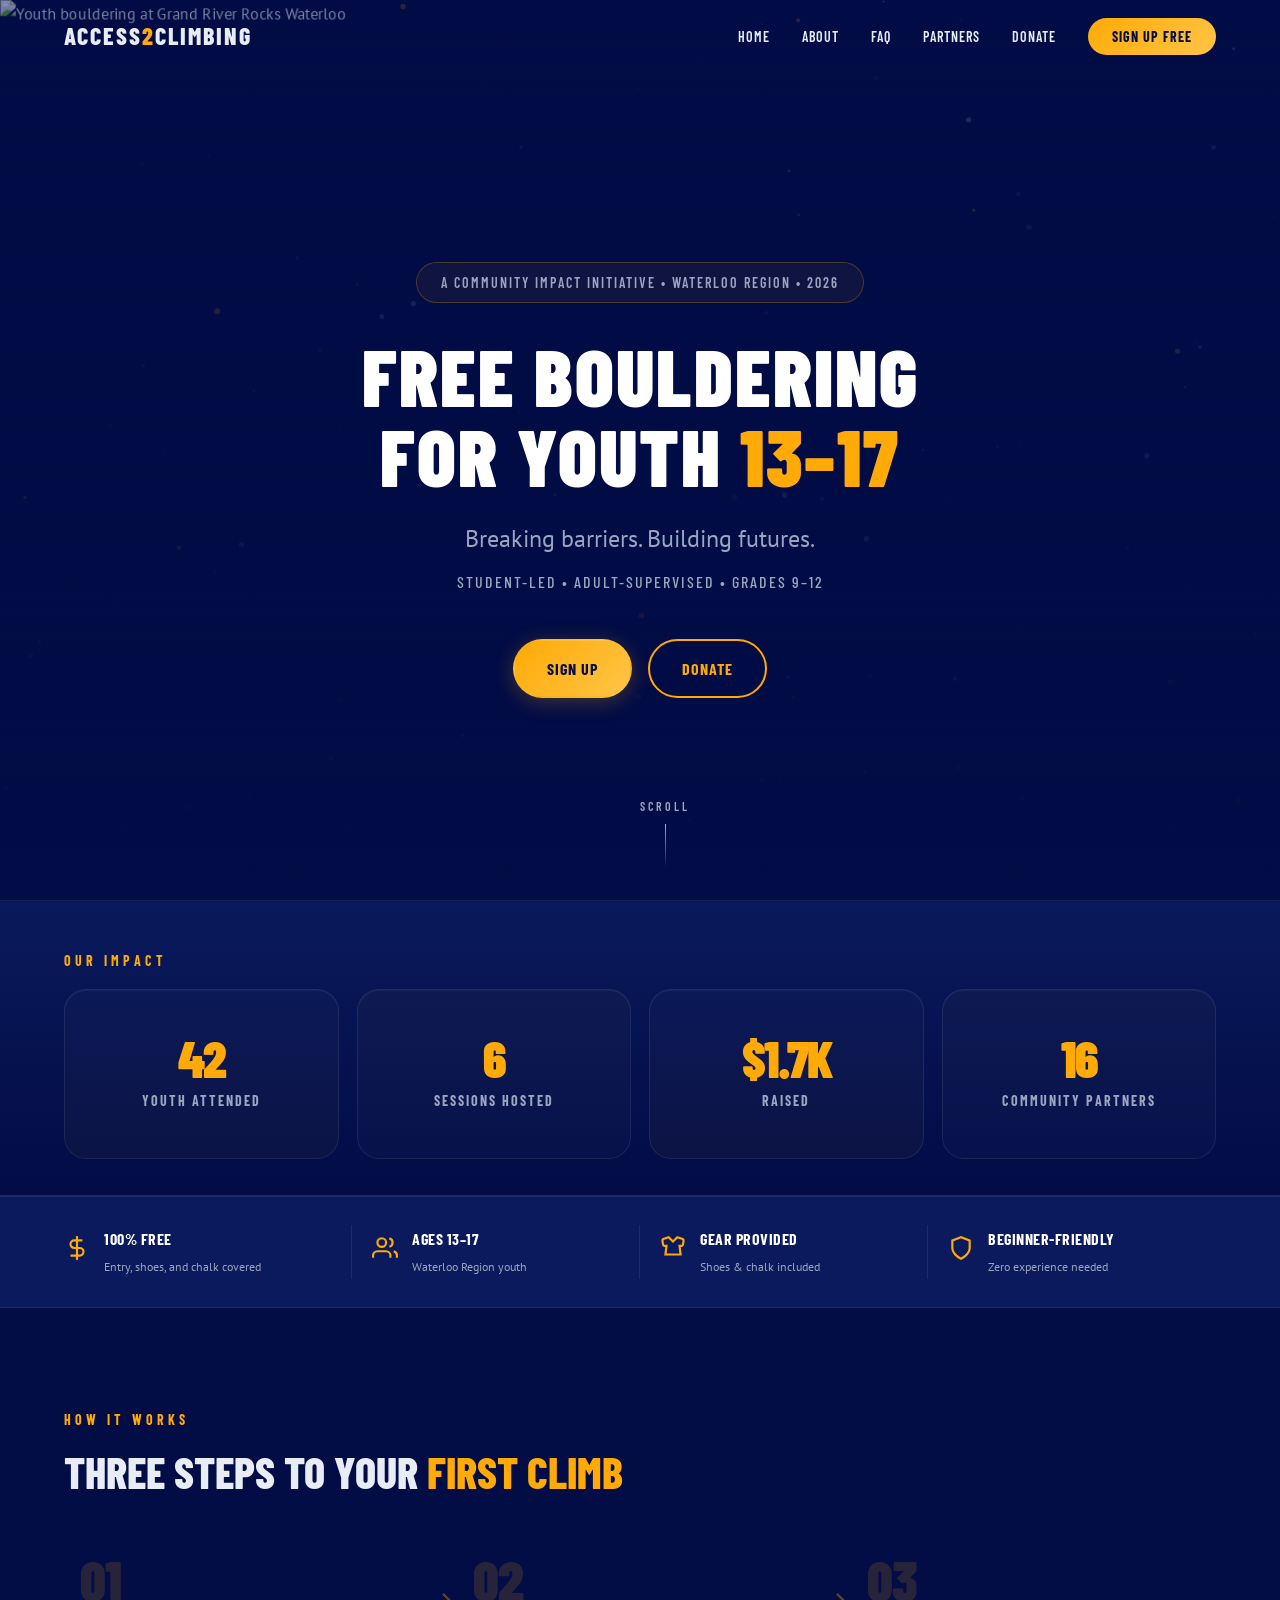
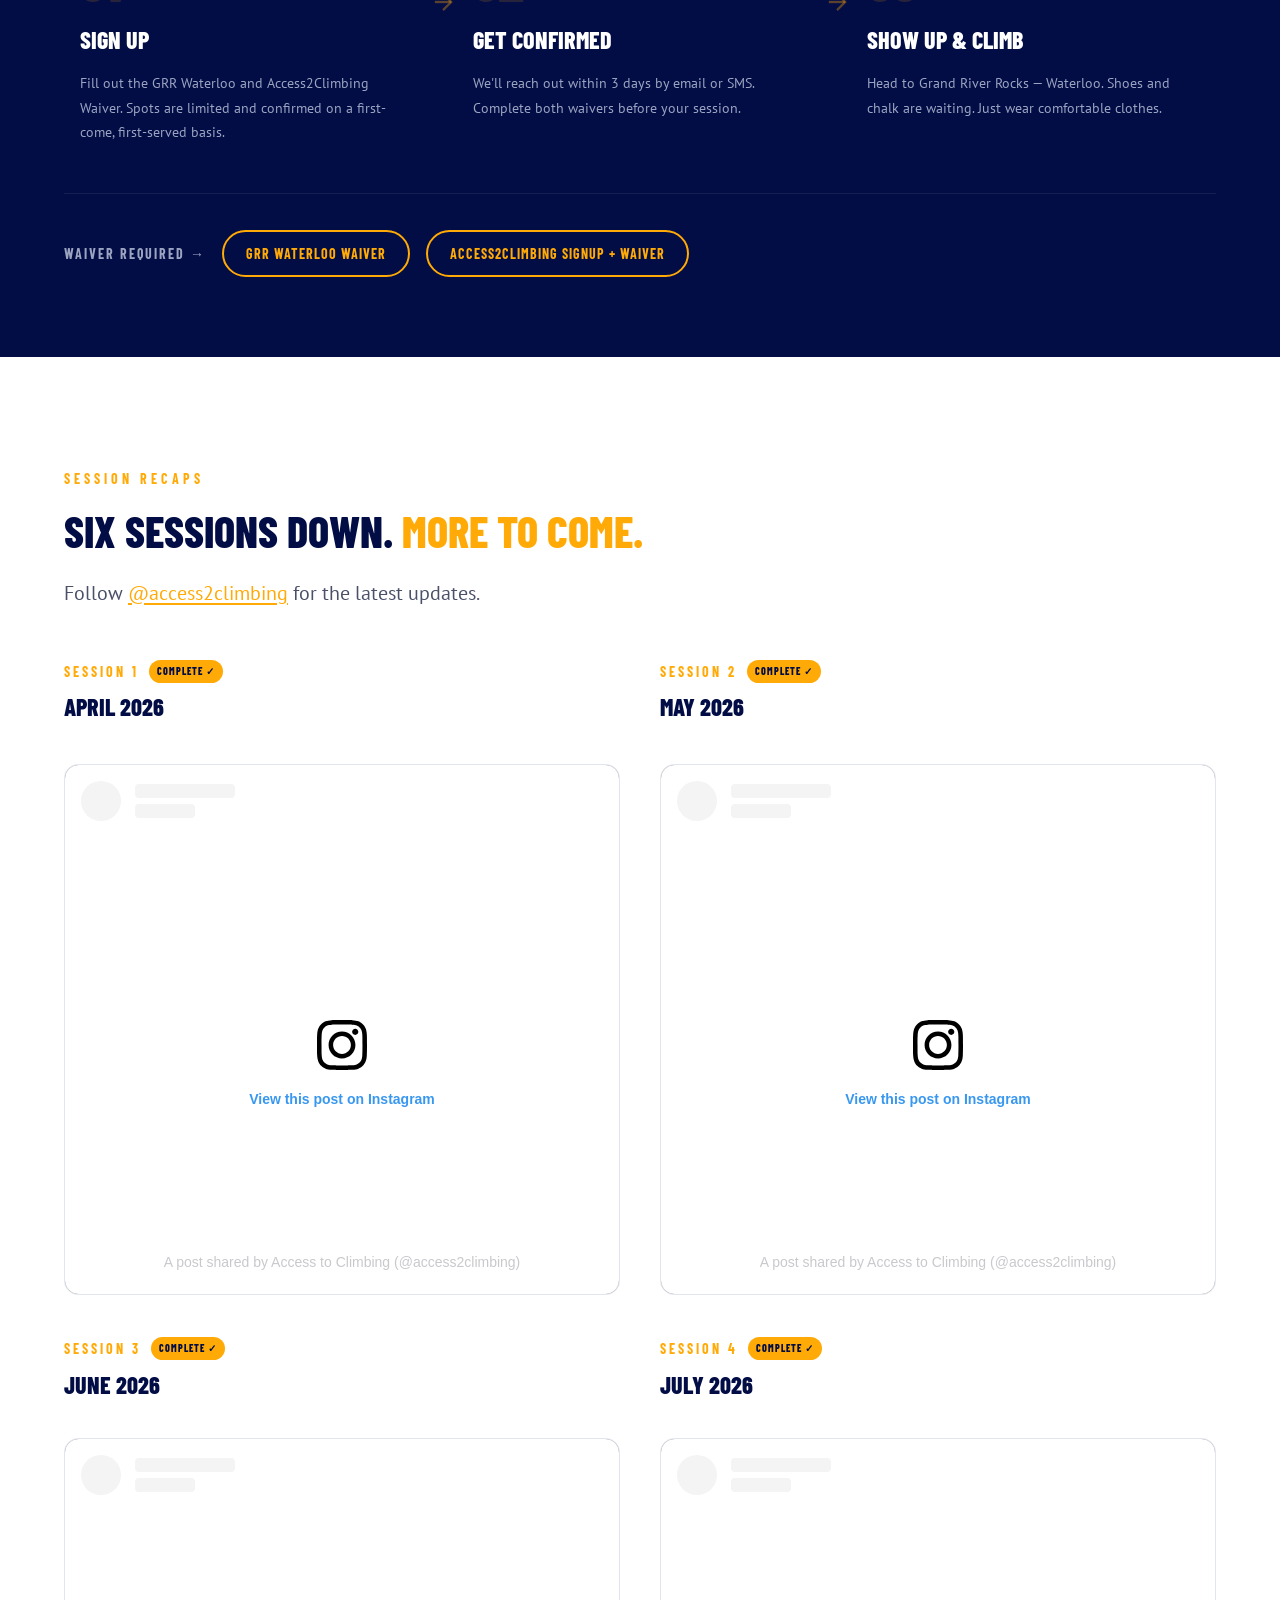
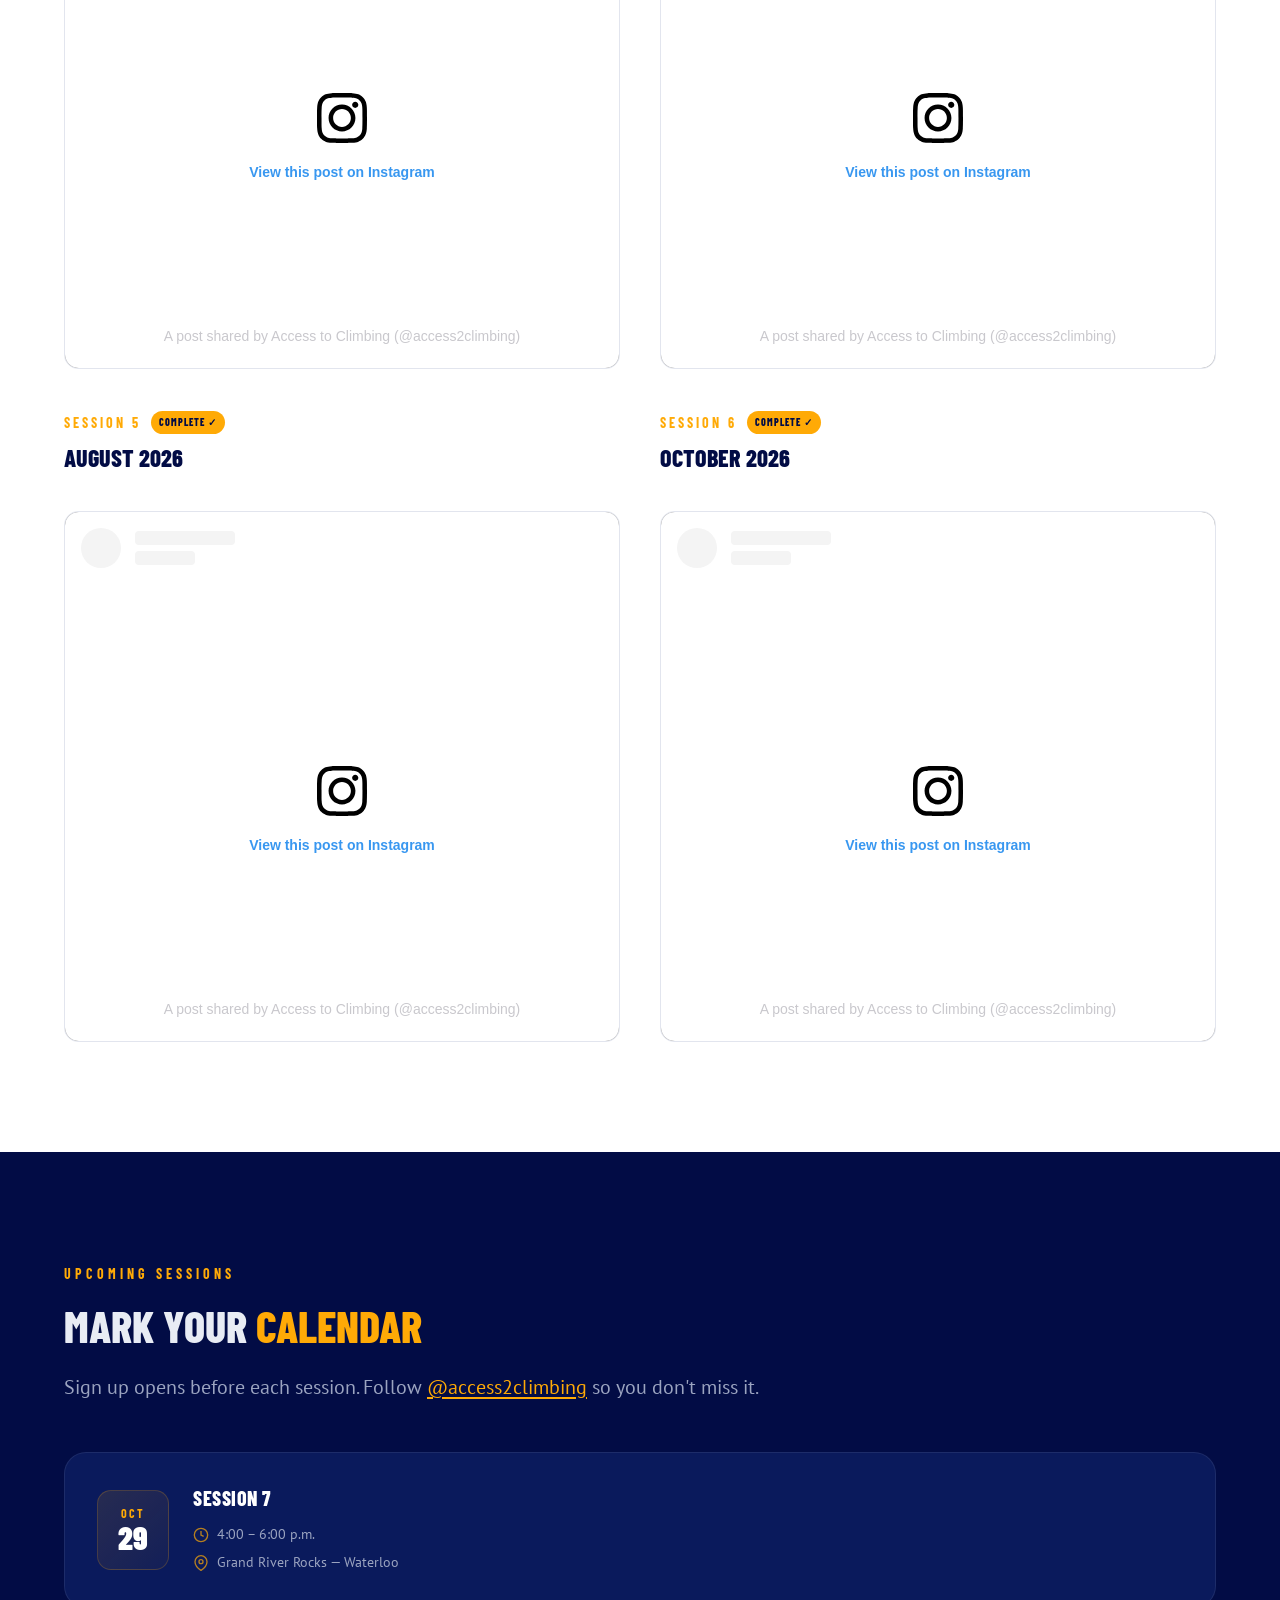
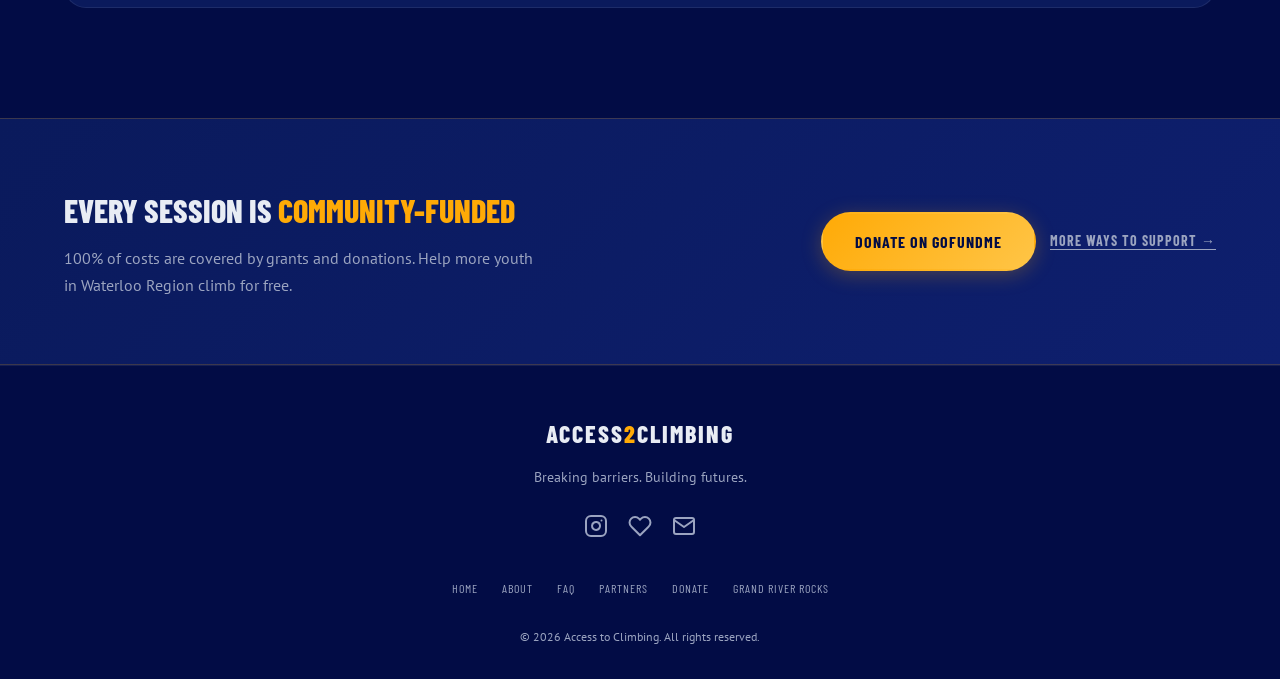
==== index.html @ 1cfe527d "session 6, next session info | improved website layout/content" ====
<!DOCTYPE html>
<html lang="en">
<head>
  <meta charset="UTF-8" />
  <meta name="viewport" content="width=device-width, initial-scale=1.0" />
  <title>Access to Climbing — Free Bouldering for Youth | Waterloo Region</title>
  <meta name="description" content="Free one-time bouldering sessions for youth aged 13-17 in Waterloo Region. Shoes and chalk included. No experience needed. Session 7 registration is open for October 29." />
  <link rel="preconnect" href="https://fonts.googleapis.com" />
  <link rel="preconnect" href="https://fonts.gstatic.com" crossorigin />
  <link href="https://fonts.googleapis.com/css2?family=Barlow+Condensed:wght@400;500;600;700;800;900&family=PT+Sans:ital,wght@0,400;0,700;1,400&display=swap" rel="stylesheet" />
  <link rel="stylesheet" href="css/style.css" />
</head>
<body>

  <div id="scroll-progress" class="scroll-progress"></div>
  <canvas id="particles" class="particles-canvas"></canvas>

  <!-- ===================== NAV ===================== -->
  <nav id="main-nav" class="nav">
    <div class="nav__inner">
      <a href="index.html" class="nav__logo">
        <span class="nav__logo-text">ACCESS<span class="accent">2</span>CLIMBING</span>
      </a>
      <button id="nav-toggle" class="nav__toggle" aria-label="Toggle menu" aria-controls="nav-links" aria-expanded="false">
        <span></span><span></span><span></span>
      </button>
      <ul id="nav-links" class="nav__links">
        <li><a href="index.html">Home</a></li>
        <li><a href="about.html">About</a></li>
        <li><a href="faq.html">FAQ</a></li>
        <li><a href="partners.html">Partners</a></li>
        <li><a href="donate.html">Donate</a></li>
        <li>
          <a href="#how-it-works" class="nav__cta">Sign Up Free</a>
        </li>
      </ul>
    </div>
  </nav>

  <!-- ===================== HERO ===================== -->
  <header id="hero" class="hero">
    <div class="hero__bg">
      <img src="images/hero.png" alt="Youth bouldering at Grand River Rocks Waterloo" />
      <div class="hero__overlay"></div>
    </div>
    <div class="hero__content">
      <p class="hero__badge animate-in">A Community Impact Initiative &bull; Waterloo Region &bull; 2026</p>
      <h1 class="hero__title animate-in">
        <span class="hero__title-line">Free Bouldering</span>
        <span class="hero__title-line">for Youth <span class="accent">13–17</span></span>
      </h1>
      <p class="hero__sub animate-in">Breaking barriers. Building futures.</p>
      <p class="hero__desc animate-in">
        Student-led &bull; Adult-supervised &bull; Grades 9&ndash;12
      </p>
      <div class="hero__actions animate-in">
        <a href="#how-it-works" class="btn btn--primary magnetic-btn">Sign Up</a>
        <a href="donate.html" class="btn btn--outline magnetic-btn">Donate</a>
      </div>
    </div>
    <div class="hero__scroll-hint animate-in">
      <span>Scroll</span>
      <div class="hero__scroll-line"></div>
    </div>
  </header>

  <!-- ===================== IMPACT ===================== -->

  <section class="impact">
    <div class="container">
      <div class="section__label reveal">Our Impact</div>
      <div class="impact__grid">
        <div class="impact__item reveal">
          <span class="impact__number">42</span>
          <span class="impact__label">Youth Attended</span>
        </div>
        <div class="impact__item reveal">
          <span class="impact__number">6</span>
          <span class="impact__label">Sessions Hosted</span>
        </div>
        <div class="impact__item reveal">
          <span class="impact__number">$1.7K</span>
          <span class="impact__label">Raised</span>
        </div>
        <div class="impact__item reveal">
          <span class="impact__number">16</span>
          <span class="impact__label">Community Partners</span>
        </div>
      </div>
    </div>
  </section>

  <!-- ===================== QUICK FACTS ===================== -->
  <div class="quickfacts">
    <div class="quickfacts__inner">
      <div class="quickfacts__item">
        <span class="quickfacts__icon">
          <svg width="26" height="26" viewBox="0 0 24 24" fill="none" stroke="currentColor" stroke-width="2"><line x1="12" y1="1" x2="12" y2="23"/><path d="M17 5H9.5a3.5 3.5 0 000 7h5a3.5 3.5 0 010 7H6"/></svg>
        </span>
        <div class="quickfacts__text">
          <strong>100% Free</strong>
          <span>Entry, shoes, and chalk covered</span>
        </div>
      </div>
      <div class="quickfacts__item">
        <span class="quickfacts__icon">
          <svg width="26" height="26" viewBox="0 0 24 24" fill="none" stroke="currentColor" stroke-width="2"><path d="M17 21v-2a4 4 0 00-4-4H5a4 4 0 00-4 4v2"/><circle cx="9" cy="7" r="4"/><path d="M23 21v-2a4 4 0 00-3-3.87"/><path d="M16 3.13a4 4 0 010 7.75"/></svg>
        </span>
        <div class="quickfacts__text">
          <strong>Ages 13–17</strong>
          <span>Waterloo Region youth</span>
        </div>
      </div>
      <div class="quickfacts__item">
        <span class="quickfacts__icon">
          <svg width="26" height="26" viewBox="0 0 24 24" fill="none" stroke="currentColor" stroke-width="2"><path d="M20.38 3.46L16 2l-4 4-4-4L3.62 3.46a2 2 0 00-1.34 2.23l.58 3.47a1 1 0 00.99.84H6l-1 8h14l-1-8h2.15a1 1 0 00.99-.84l.58-3.47a2 2 0 00-1.34-2.23z"/></svg>
        </span>
        <div class="quickfacts__text">
          <strong>Gear Provided</strong>
          <span>Shoes &amp; chalk included</span>
        </div>
      </div>
      <div class="quickfacts__item">
        <span class="quickfacts__icon">
          <svg width="26" height="26" viewBox="0 0 24 24" fill="none" stroke="currentColor" stroke-width="2"><path d="M12 22s8-4 8-10V5l-8-3-8 3v7c0 6 8 10 8 10z"/></svg>
        </span>
        <div class="quickfacts__text">
          <strong>Beginner-Friendly</strong>
          <span>Zero experience needed</span>
        </div>
      </div>
    </div>
  </div>

  <!-- ===================== HOW IT WORKS ===================== -->
  <section id="how-it-works" class="howit">
    <div class="container">
      <div class="section__label reveal">How It Works</div>
      <h2 class="section__title reveal">Three steps to your <span class="accent">first climb</span></h2>

      <div class="howit__steps">

        <div class="howit__step reveal">
          <div class="howit__step-num">01</div>
          <h3>Sign Up</h3>
          <p>Fill out the GRR Waterloo and Access2Climbing Waiver. Spots are limited and confirmed on a first-come, first-served basis.</p>
        </div>

        <div class="howit__arrow reveal">
          <svg width="28" height="28" viewBox="0 0 24 24" fill="none" stroke="currentColor" stroke-width="2"><line x1="5" y1="12" x2="19" y2="12"/><polyline points="12 5 19 12 12 19"/></svg>
        </div>

        <div class="howit__step reveal">
          <div class="howit__step-num">02</div>
          <h3>Get Confirmed</h3>
          <p>We'll reach out within 3 days by email or SMS. Complete both waivers before your session.</p>
        </div>

        <div class="howit__arrow reveal">
          <svg width="28" height="28" viewBox="0 0 24 24" fill="none" stroke="currentColor" stroke-width="2"><line x1="5" y1="12" x2="19" y2="12"/><polyline points="12 5 19 12 12 19"/></svg>
        </div>

        <div class="howit__step reveal">
          <div class="howit__step-num">03</div>
          <h3>Show Up &amp; Climb</h3>
          <p>Head to Grand River Rocks — Waterloo. Shoes and chalk are waiting. Just wear comfortable clothes.</p>
        </div>

      </div>

      <div class="howit__waiver reveal">
        <span class="howit__waiver-label">Waiver required</span>
        <a href="https://grandriverrocks.com/waterloo/waiver/" target="_blank" rel="noopener" class="btn btn--outline magnetic-btn" style="padding: 10px 22px; font-size: var(--fs-sm);">
          GRR Waterloo Waiver
        </a>
        <a href="https://tally.so/r/7R7vxa" target="_blank" rel="noopener" class="btn btn--outline magnetic-btn" style="padding: 10px 22px; font-size: var(--fs-sm);">
          Access2Climbing Signup + Waiver
        </a>
      </div>
    </div>
  </section>

  <!-- ===================== SESSION RECAPS ===================== -->
  <section id="recaps" class="section recaps recaps--light">
    <div class="container">
      <div class="section__label reveal">Session Recaps</div>
      <h2 class="section__title reveal">Six sessions down. <span class="accent">More to come.</span></h2>
      <p class="section__subtitle reveal">
        Follow <a href="https://www.instagram.com/access2climbing/" target="_blank" rel="noopener" class="link">@access2climbing</a> for the latest updates.
      </p>

      <div class="recaps__grid">

        <div class="recaps__card reveal">
          <div>
            <div class="recaps__card-label">
              Session 1
              <span class="badge">Complete ✓</span>
            </div>
            <h3>April 2026</h3>
            <p></p>
          </div>
          <div class="recaps__embed-wrapper">
            <blockquote class="instagram-media" data-instgrm-captioned
              data-instgrm-permalink="https://www.instagram.com/p/DX9lmSalvz3/?utm_source=ig_embed&utm_campaign=loading"
              data-instgrm-version="14"
              style="background:#FFF;border:0;border-radius:14px;box-shadow:0 0 1px 0 rgba(0,0,0,0.5),0 1px 10px 0 rgba(0,0,0,0.15);margin:0;max-width:100%;min-width:unset;padding:0;width:100%;">
              <div style="padding:16px;">
                <a href="https://www.instagram.com/p/DX9lmSalvz3/?utm_source=ig_embed&utm_campaign=loading" style="background:#FFFFFF;line-height:0;padding:0;text-align:center;text-decoration:none;width:100%;" target="_blank">
                  <div style="display:flex;flex-direction:row;align-items:center;">
                    <div style="background-color:#F4F4F4;border-radius:50%;flex-grow:0;height:40px;margin-right:14px;width:40px;"></div>
                    <div style="display:flex;flex-direction:column;flex-grow:1;justify-content:center;">
                      <div style="background-color:#F4F4F4;border-radius:4px;flex-grow:0;height:14px;margin-bottom:6px;width:100px;"></div>
                      <div style="background-color:#F4F4F4;border-radius:4px;flex-grow:0;height:14px;width:60px;"></div>
                    </div>
                  </div>
                  <div style="padding:19% 0;"></div>
                  <div style="display:block;height:50px;margin:0 auto 12px;width:50px;">
                    <svg width="50px" height="50px" viewBox="0 0 60 60" xmlns="http://www.w3.org/2000/svg"><g fill="none" fill-rule="evenodd"><g transform="translate(-511 -20)" fill="#000"><path d="M556.869 30.41c-2.055 0-3.721 1.666-3.721 3.721s1.666 3.721 3.721 3.721 3.721-1.666 3.721-3.721-1.666-3.721-3.721-3.721M541 60.657c-5.886 0-10.658-4.77-10.658-10.657S535.114 39.342 541 39.342c5.887 0 10.658 4.772 10.658 10.658S546.887 60.657 541 60.657M541 33.886c-8.9 0-16.114 7.214-16.114 16.114s7.214 16.113 16.114 16.113S557.115 58.9 557.115 50c0-8.9-7.215-16.114-16.115-16.114M565.378 62.101c-.134 2.921-.622 4.505-1.032 5.562-.544 1.397-1.193 2.394-2.241 3.443-1.048 1.049-2.046 1.698-3.444 2.241-1.055.41-2.641.898-5.56 1.032-3.158.144-4.105.175-12.101.175-7.997 0-8.943-.031-12.101-.175-2.92-.134-4.505-.622-5.56-1.032-1.398-.543-2.395-1.192-3.444-2.241-1.048-1.049-1.697-2.046-2.241-3.443-.41-1.057-.898-2.641-1.032-5.562-.144-3.158-.175-4.105-.175-12.101 0-7.997.031-8.944.175-12.101.134-2.921.622-4.506 1.032-5.561.544-1.398 1.193-2.396 2.241-3.444 1.049-1.048 2.046-1.697 3.444-2.241 1.055-.41 2.64-.898 5.56-1.032C532.057 25.479 533.004 25.448 541 25.448c7.997 0 8.943.031 12.102.175 2.919.134 4.505.622 5.56 1.032 1.398.544 2.396 1.193 3.444 2.241 1.048 1.048 1.697 2.046 2.241 3.444.41 1.055.898 2.64 1.032 5.561.144 3.157.175 4.104.175 12.101s-.031 8.943-.175 12.101M570.82 37.631c-.146-3.193-.653-5.373-1.395-7.282-.766-1.972-1.792-3.647-3.46-5.314-1.668-1.667-3.342-2.693-5.313-3.46-1.909-.74-4.09-1.248-7.283-1.394C550.169 20.033 549.148 20 541 20c-8.147 0-9.169.033-12.369.18-3.193.146-5.374.654-7.282 1.395-1.973.767-3.647 1.793-5.315 3.46-1.667 1.667-2.693 3.342-3.46 5.314-.74 1.909-1.248 4.09-1.393 7.282C511.035 40.831 511 41.851 511 50c0 8.147.035 9.17.181 12.369.145 3.193.653 5.374 1.394 7.282.767 1.974 1.793 3.648 3.46 5.315 1.668 1.669 3.342 2.695 5.315 3.462 1.908.74 4.089 1.248 7.282 1.394C531.831 79.965 532.853 80 541 80s9.169-.035 12.369-.18c3.193-.146 5.374-.654 7.282-1.394 1.974-.767 3.648-1.793 5.315-3.462 1.667-1.667 2.693-3.341 3.46-5.315.741-1.908 1.249-4.089 1.395-7.282C570.966 59.17 571 58.147 571 50c0-8.149-.034-9.169-.18-12.369"/></g></g></svg>
                  </div>
                  <div style="padding-top:8px;"><div style="color:#3897f0;font-family:Arial,sans-serif;font-size:14px;font-weight:550;line-height:18px;">View this post on Instagram</div></div>
                  <div style="padding:12.5% 0;"></div>
                </a>
                <p style="color:#c9c8cd;font-family:Arial,sans-serif;font-size:14px;line-height:17px;margin:8px 0 0;overflow:hidden;padding:8px 0 7px;text-align:center;white-space:nowrap;">
                  <a href="https://www.instagram.com/p/DX9lmSalvz3/?utm_source=ig_embed&utm_campaign=loading" style="color:#c9c8cd;font-family:Arial,sans-serif;font-size:14px;font-weight:normal;line-height:17px;text-decoration:none;" target="_blank">A post shared by Access to Climbing (@access2climbing)</a>
                </p>
              </div>
            </blockquote>
          </div>
        </div>

        <div class="recaps__card reveal">
          <div>
            <div class="recaps__card-label">
              Session 2
              <span class="badge">Complete ✓</span>
            </div>
            <h3>May 2026</h3>
            <p></p>
          </div>
          <div class="recaps__embed-wrapper">
            <blockquote class="instagram-media" data-instgrm-captioned
              data-instgrm-permalink="https://www.instagram.com/p/DZBDxCvCTy6/?utm_source=ig_embed&utm_campaign=loading"
              data-instgrm-version="14"
              style="background:#FFF;border:0;border-radius:14px;box-shadow:0 0 1px 0 rgba(0,0,0,0.5),0 1px 10px 0 rgba(0,0,0,0.15);margin:0;max-width:100%;min-width:unset;padding:0;width:100%;">
              <div style="padding:16px;">
                <a href="https://www.instagram.com/p/DZBDxCvCTy6/?utm_source=ig_embed&utm_campaign=loading" style="background:#FFFFFF;line-height:0;padding:0;text-align:center;text-decoration:none;width:100%;" target="_blank">
                  <div style="display:flex;flex-direction:row;align-items:center;">
                    <div style="background-color:#F4F4F4;border-radius:50%;flex-grow:0;height:40px;margin-right:14px;width:40px;"></div>
                    <div style="display:flex;flex-direction:column;flex-grow:1;justify-content:center;">
                      <div style="background-color:#F4F4F4;border-radius:4px;flex-grow:0;height:14px;margin-bottom:6px;width:100px;"></div>
                      <div style="background-color:#F4F4F4;border-radius:4px;flex-grow:0;height:14px;width:60px;"></div>
                    </div>
                  </div>
                  <div style="padding:19% 0;"></div>
                  <div style="display:block;height:50px;margin:0 auto 12px;width:50px;">
                    <svg width="50px" height="50px" viewBox="0 0 60 60" xmlns="http://www.w3.org/2000/svg"><g fill="none" fill-rule="evenodd"><g transform="translate(-511 -20)" fill="#000"><path d="M556.869 30.41c-2.055 0-3.721 1.666-3.721 3.721s1.666 3.721 3.721 3.721 3.721-1.666 3.721-3.721-1.666-3.721-3.721-3.721M541 60.657c-5.886 0-10.658-4.77-10.658-10.657S535.114 39.342 541 39.342c5.887 0 10.658 4.772 10.658 10.658S546.887 60.657 541 60.657M541 33.886c-8.9 0-16.114 7.214-16.114 16.114s7.214 16.113 16.114 16.113S557.115 58.9 557.115 50c0-8.9-7.215-16.114-16.115-16.114M565.378 62.101c-.134 2.921-.622 4.505-1.032 5.562-.544 1.397-1.193 2.394-2.241 3.443-1.048 1.049-2.046 1.698-3.444 2.241-1.055.41-2.641.898-5.56 1.032-3.158.144-4.105.175-12.101.175-7.997 0-8.943-.031-12.101-.175-2.92-.134-4.505-.622-5.56-1.032-1.398-.543-2.395-1.192-3.444-2.241-1.048-1.049-1.697-2.046-2.241-3.443-.41-1.057-.898-2.641-1.032-5.562-.144-3.158-.175-4.105-.175-12.101 0-7.997.031-8.944.175-12.101.134-2.921.622-4.506 1.032-5.561.544-1.398 1.193-2.396 2.241-3.444 1.049-1.048 2.046-1.697 3.444-2.241 1.055-.41 2.64-.898 5.56-1.032C532.057 25.479 533.004 25.448 541 25.448c7.997 0 8.943.031 12.102.175 2.919.134 4.505.622 5.56 1.032 1.398.544 2.396 1.193 3.444 2.241 1.048 1.048 1.697 2.046 2.241 3.444.41 1.055.898 2.64 1.032 5.561.144 3.157.175 4.104.175 12.101s-.031 8.943-.175 12.101M570.82 37.631c-.146-3.193-.653-5.373-1.395-7.282-.766-1.972-1.792-3.647-3.46-5.314-1.668-1.667-3.342-2.693-5.313-3.46-1.909-.74-4.09-1.248-7.283-1.394C550.169 20.033 549.148 20 541 20c-8.147 0-9.169.033-12.369.18-3.193.146-5.374.654-7.282 1.395-1.973.767-3.647 1.793-5.315 3.46-1.667 1.667-2.693 3.342-3.46 5.314-.74 1.909-1.248 4.09-1.393 7.282C511.035 40.831 511 41.851 511 50c0 8.147.035 9.17.181 12.369.145 3.193.653 5.374 1.394 7.282.767 1.974 1.793 3.648 3.46 5.315 1.668 1.669 3.342 2.695 5.315 3.462 1.908.74 4.089 1.248 7.282 1.394C531.831 79.965 532.853 80 541 80s9.169-.035 12.369-.18c3.193-.146 5.374-.654 7.282-1.394 1.974-.767 3.648-1.793 5.315-3.462 1.667-1.667 2.693-3.341 3.46-5.315.741-1.908 1.249-4.089 1.395-7.282C570.966 59.17 571 58.147 571 50c0-8.149-.034-9.169-.18-12.369"/></g></g></svg>
                  </div>
                  <div style="padding-top:8px;"><div style="color:#3897f0;font-family:Arial,sans-serif;font-size:14px;font-weight:550;line-height:18px;">View this post on Instagram</div></div>
                  <div style="padding:12.5% 0;"></div>
                </a>
                <p style="color:#c9c8cd;font-family:Arial,sans-serif;font-size:14px;line-height:17px;margin:8px 0 0;overflow:hidden;padding:8px 0 7px;text-align:center;white-space:nowrap;">
                  <a href="https://www.instagram.com/p/DZBDxCvCTy6/?utm_source=ig_embed&utm_campaign=loading" style="color:#c9c8cd;font-family:Arial,sans-serif;font-size:14px;font-weight:normal;line-height:17px;text-decoration:none;" target="_blank">A post shared by Access to Climbing (@access2climbing)</a>
                </p>
              </div>
            </blockquote>
          </div>
        </div>


        <div class="recaps__card reveal">
          <div>
            <div class="recaps__card-label">
              Session 3
              <span class="badge">Complete ✓</span>
            </div>
            <h3>June 2026</h3>
          </div>
          <div class="recaps__embed-wrapper">
            <blockquote class="instagram-media" data-instgrm-captioned
              data-instgrm-permalink="https://www.instagram.com/p/Dad2ePhpxju/?utm_source=ig_embed&utm_campaign=loading"
              data-instgrm-version="14"
              style="background:#FFF;border:0;border-radius:14px;box-shadow:0 0 1px 0 rgba(0,0,0,0.5),0 1px 10px 0 rgba(0,0,0,0.15);margin:0;max-width:100%;min-width:unset;padding:0;width:100%;">
              <div style="padding:16px;">
                <a href="https://www.instagram.com/p/Dad2ePhpxju/?utm_source=ig_embed&utm_campaign=loading" style="background:#FFFFFF;line-height:0;padding:0;text-align:center;text-decoration:none;width:100%;" target="_blank">
                  <div style="display:flex;flex-direction:row;align-items:center;">
                    <div style="background-color:#F4F4F4;border-radius:50%;flex-grow:0;height:40px;margin-right:14px;width:40px;"></div>
                    <div style="display:flex;flex-direction:column;flex-grow:1;justify-content:center;">
                      <div style="background-color:#F4F4F4;border-radius:4px;flex-grow:0;height:14px;margin-bottom:6px;width:100px;"></div>
                      <div style="background-color:#F4F4F4;border-radius:4px;flex-grow:0;height:14px;width:60px;"></div>
                    </div>
                  </div>
                  <div style="padding:19% 0;"></div>
                  <div style="display:block;height:50px;margin:0 auto 12px;width:50px;">
                    <svg width="50px" height="50px" viewBox="0 0 60 60" xmlns="http://www.w3.org/2000/svg"><g fill="none" fill-rule="evenodd"><g transform="translate(-511 -20)" fill="#000"><path d="M556.869 30.41c-2.055 0-3.721 1.666-3.721 3.721s1.666 3.721 3.721 3.721 3.721-1.666 3.721-3.721-1.666-3.721-3.721-3.721M541 60.657c-5.886 0-10.658-4.77-10.658-10.657S535.114 39.342 541 39.342c5.887 0 10.658 4.772 10.658 10.658S546.887 60.657 541 60.657M541 33.886c-8.9 0-16.114 7.214-16.114 16.114s7.214 16.113 16.114 16.113S557.115 58.9 557.115 50c0-8.9-7.215-16.114-16.115-16.114M565.378 62.101c-.134 2.921-.622 4.505-1.032 5.562-.544 1.397-1.193 2.394-2.241 3.443-1.048 1.049-2.046 1.698-3.444 2.241-1.055.41-2.641.898-5.56 1.032-3.158.144-4.105.175-12.101.175-7.997 0-8.943-.031-12.101-.175-2.92-.134-4.505-.622-5.56-1.032-1.398-.543-2.395-1.192-3.444-2.241-1.048-1.049-1.697-2.046-2.241-3.443-.41-1.057-.898-2.641-1.032-5.562-.144-3.158-.175-4.105-.175-12.101 0-7.997.031-8.944.175-12.101.134-2.921.622-4.506 1.032-5.561.544-1.398 1.193-2.396 2.241-3.444 1.049-1.048 2.046-1.697 3.444-2.241 1.055-.41 2.64-.898 5.56-1.032C532.057 25.479 533.004 25.448 541 25.448c7.997 0 8.943.031 12.102.175 2.919.134 4.505.622 5.56 1.032 1.398.544 2.396 1.193 3.444 2.241 1.048 1.048 1.697 2.046 2.241 3.444.41 1.055.898 2.64 1.032 5.561.144 3.157.175 4.104.175 12.101s-.031 8.943-.175 12.101M570.82 37.631c-.146-3.193-.653-5.373-1.395-7.282-.766-1.972-1.792-3.647-3.46-5.314-1.668-1.667-3.342-2.693-5.313-3.46-1.909-.74-4.09-1.248-7.283-1.394C550.169 20.033 549.148 20 541 20c-8.147 0-9.169.033-12.369.18-3.193.146-5.374.654-7.282 1.395-1.973.767-3.647 1.793-5.315 3.46-1.667 1.667-2.693 3.342-3.46 5.314-.74 1.909-1.248 4.09-1.393 7.282C511.035 40.831 511 41.851 511 50c0 8.147.035 9.17.181 12.369.145 3.193.653 5.374 1.394 7.282.767 1.974 1.793 3.648 3.46 5.315 1.668 1.669 3.342 2.695 5.315 3.462 1.908.74 4.089 1.248 7.282 1.394C531.831 79.965 532.853 80 541 80s9.169-.035 12.369-.18c3.193-.146 5.374-.654 7.282-1.394 1.974-.767 3.648-1.793 5.315-3.462 1.667-1.667 2.693-3.341 3.46-5.315.741-1.908 1.249-4.089 1.395-7.282C570.966 59.17 571 58.147 571 50c0-8.149-.034-9.169-.18-12.369"/></g></g></svg>
                  </div>
                  <div style="padding-top:8px;"><div style="color:#3897f0;font-family:Arial,sans-serif;font-size:14px;font-weight:550;line-height:18px;">View this post on Instagram</div></div>
                  <div style="padding:12.5% 0;"></div>
                </a>
                <p style="color:#c9c8cd;font-family:Arial,sans-serif;font-size:14px;line-height:17px;margin:8px 0 0;overflow:hidden;padding:8px 0 7px;text-align:center;white-space:nowrap;">
                  <a href="https://www.instagram.com/p/Dad2ePhpxju/?utm_source=ig_embed&utm_campaign=loading" style="color:#c9c8cd;font-family:Arial,sans-serif;font-size:14px;font-weight:normal;line-height:17px;text-decoration:none;" target="_blank">A post shared by Access to Climbing (@access2climbing)</a>
                </p>
              </div>
            </blockquote>
          </div>
        </div>

        <div class="recaps__card reveal">
          <div>
            <div class="recaps__card-label">
              Session 4
              <span class="badge">Complete ✓</span>
            </div>
            <h3>July 2026</h3>
          </div>
          <div class="recaps__embed-wrapper">
            <blockquote class="instagram-media" data-instgrm-captioned
              data-instgrm-permalink="https://www.instagram.com/p/DcN7HD3Fi2b/?utm_source=ig_embed&amp;utm_campaign=loading"
              data-instgrm-version="14"
              style="background:#FFF;border:0;border-radius:14px;box-shadow:0 0 1px 0 rgba(0,0,0,0.5),0 1px 10px 0 rgba(0,0,0,0.15);margin:0;max-width:100%;min-width:unset;padding:0;width:100%;">
              <div style="padding:16px;">
                <a href="https://www.instagram.com/p/DcN7HD3Fi2b/?utm_source=ig_embed&amp;utm_campaign=loading" style="background:#FFFFFF;line-height:0;padding:0;text-align:center;text-decoration:none;width:100%;" target="_blank" rel="noopener">
                  <div style="display:flex;flex-direction:row;align-items:center;">
                    <div style="background-color:#F4F4F4;border-radius:50%;flex-grow:0;height:40px;margin-right:14px;width:40px;"></div>
                    <div style="display:flex;flex-direction:column;flex-grow:1;justify-content:center;">
                      <div style="background-color:#F4F4F4;border-radius:4px;flex-grow:0;height:14px;margin-bottom:6px;width:100px;"></div>
                      <div style="background-color:#F4F4F4;border-radius:4px;flex-grow:0;height:14px;width:60px;"></div>
                    </div>
                  </div>
                  <div style="padding:19% 0;"></div>
                  <div style="display:block;height:50px;margin:0 auto 12px;width:50px;">
                    <svg width="50px" height="50px" viewBox="0 0 60 60" xmlns="http://www.w3.org/2000/svg"><g fill="none" fill-rule="evenodd"><g transform="translate(-511 -20)" fill="#000"><path d="M556.869 30.41c-2.055 0-3.721 1.666-3.721 3.721s1.666 3.721 3.721 3.721 3.721-1.666 3.721-3.721-1.666-3.721-3.721-3.721M541 60.657c-5.886 0-10.658-4.77-10.658-10.657S535.114 39.342 541 39.342c5.887 0 10.658 4.772 10.658 10.658S546.887 60.657 541 60.657M541 33.886c-8.9 0-16.114 7.214-16.114 16.114s7.214 16.113 16.114 16.113S557.115 58.9 557.115 50c0-8.9-7.215-16.114-16.115-16.114M565.378 62.101c-.134 2.921-.622 4.505-1.032 5.562-.544 1.397-1.193 2.394-2.241 3.443-1.048 1.049-2.046 1.698-3.444 2.241-1.055.41-2.641.898-5.56 1.032-3.158.144-4.105.175-12.101.175-7.997 0-8.943-.031-12.101-.175-2.92-.134-4.505-.622-5.56-1.032-1.398-.543-2.395-1.192-3.444-2.241-1.048-1.049-1.697-2.046-2.241-3.443-.41-1.057-.898-2.641-1.032-5.562-.144-3.158-.175-4.105-.175-12.101 0-7.997.031-8.944.175-12.101.134-2.921.622-4.506 1.032-5.561.544-1.398 1.193-2.396 2.241-3.444 1.049-1.048 2.046-1.697 3.444-2.241 1.055-.41 2.64-.898 5.56-1.032C532.057 25.479 533.004 25.448 541 25.448c7.997 0 8.943.031 12.102.175 2.919.134 4.505.622 5.56 1.032 1.398.544 2.396 1.193 3.444 2.241 1.048 1.048 1.697 2.046 2.241 3.444.41 1.055.898 2.64 1.032 5.561.144 3.157.175 4.104.175 12.101s-.031 8.943-.175 12.101M570.82 37.631c-.146-3.193-.653-5.373-1.395-7.282-.766-1.972-1.792-3.647-3.46-5.314-1.668-1.667-3.342-2.693-5.313-3.46-1.909-.74-4.09-1.248-7.283-1.394C550.169 20.033 549.148 20 541 20c-8.147 0-9.169.033-12.369.18-3.193.146-5.374.654-7.282 1.395-1.973.767-3.647 1.793-5.315 3.46-1.667 1.667-2.693 3.342-3.46 5.314-.74 1.909-1.248 4.09-1.393 7.282C511.035 40.831 511 41.851 511 50c0 8.147.035 9.17.181 12.369.145 3.193.653 5.374 1.394 7.282.767 1.974 1.793 3.648 3.46 5.315 1.668 1.669 3.342 2.695 5.315 3.462 1.908.74 4.089 1.248 7.282 1.394C531.831 79.965 532.853 80 541 80s9.169-.035 12.369-.18c3.193-.146 5.374-.654 7.282-1.394 1.974-.767 3.648-1.793 5.315-3.462 1.667-1.667 2.693-3.341 3.46-5.315.741-1.908 1.249-4.089 1.395-7.282C570.966 59.17 571 58.147 571 50c0-8.149-.034-9.169-.18-12.369"/></g></g></svg>
                  </div>
                  <div style="padding-top:8px;"><div style="color:#3897f0;font-family:Arial,sans-serif;font-size:14px;font-weight:550;line-height:18px;">View this post on Instagram</div></div>
                  <div style="padding:12.5% 0;"></div>
                </a>
                <p style="color:#c9c8cd;font-family:Arial,sans-serif;font-size:14px;line-height:17px;margin:8px 0 0;overflow:hidden;padding:8px 0 7px;text-align:center;white-space:nowrap;">
                  <a href="https://www.instagram.com/p/DcN7HD3Fi2b/?utm_source=ig_embed&amp;utm_campaign=loading" style="color:#c9c8cd;font-family:Arial,sans-serif;font-size:14px;font-weight:normal;line-height:17px;text-decoration:none;" target="_blank" rel="noopener">A post shared by Access to Climbing (@access2climbing)</a>
                </p>
              </div>
            </blockquote>
          </div>
        </div>

        <div class="recaps__card reveal">
          <div>
            <div class="recaps__card-label">
              Session 5
              <span class="badge">Complete ✓</span>
            </div>
            <h3>August 2026</h3>
          </div>
          <div class="recaps__embed-wrapper">
            <blockquote class="instagram-media" data-instgrm-captioned
              data-instgrm-permalink="https://www.instagram.com/p/Dc1PBoWOZGy/?utm_source=ig_embed&amp;utm_campaign=loading"
              data-instgrm-version="14"
              style="background:#FFF;border:0;border-radius:14px;box-shadow:0 0 1px 0 rgba(0,0,0,0.5),0 1px 10px 0 rgba(0,0,0,0.15);margin:0;max-width:100%;min-width:unset;padding:0;width:100%;">
              <div style="padding:16px;">
                <a href="https://www.instagram.com/p/Dc1PBoWOZGy/?utm_source=ig_embed&amp;utm_campaign=loading" style="background:#FFFFFF;line-height:0;padding:0;text-align:center;text-decoration:none;width:100%;" target="_blank" rel="noopener">
                  <div style="display:flex;flex-direction:row;align-items:center;">
                    <div style="background-color:#F4F4F4;border-radius:50%;flex-grow:0;height:40px;margin-right:14px;width:40px;"></div>
                    <div style="display:flex;flex-direction:column;flex-grow:1;justify-content:center;">
                      <div style="background-color:#F4F4F4;border-radius:4px;flex-grow:0;height:14px;margin-bottom:6px;width:100px;"></div>
                      <div style="background-color:#F4F4F4;border-radius:4px;flex-grow:0;height:14px;width:60px;"></div>
                    </div>
                  </div>
                  <div style="padding:19% 0;"></div>
                  <div style="display:block;height:50px;margin:0 auto 12px;width:50px;">
                    <svg width="50px" height="50px" viewBox="0 0 60 60" xmlns="http://www.w3.org/2000/svg"><g fill="none" fill-rule="evenodd"><g transform="translate(-511 -20)" fill="#000"><path d="M556.869 30.41c-2.055 0-3.721 1.666-3.721 3.721s1.666 3.721 3.721 3.721 3.721-1.666 3.721-3.721-1.666-3.721-3.721-3.721M541 60.657c-5.886 0-10.658-4.77-10.658-10.657S535.114 39.342 541 39.342c5.887 0 10.658 4.772 10.658 10.658S546.887 60.657 541 60.657M541 33.886c-8.9 0-16.114 7.214-16.114 16.114s7.214 16.113 16.114 16.113S557.115 58.9 557.115 50c0-8.9-7.215-16.114-16.115-16.114M565.378 62.101c-.134 2.921-.622 4.505-1.032 5.562-.544 1.397-1.193 2.394-2.241 3.443-1.048 1.049-2.046 1.698-3.444 2.241-1.055.41-2.641.898-5.56 1.032-3.158.144-4.105.175-12.101.175-7.997 0-8.943-.031-12.101-.175-2.92-.134-4.505-.622-5.56-1.032-1.398-.543-2.395-1.192-3.444-2.241-1.048-1.049-1.697-2.046-2.241-3.443-.41-1.057-.898-2.641-1.032-5.562-.144-3.158-.175-4.105-.175-12.101 0-7.997.031-8.944.175-12.101.134-2.921.622-4.506 1.032-5.561.544-1.398 1.193-2.396 2.241-3.444 1.049-1.048 2.046-1.697 3.444-2.241 1.055-.41 2.64-.898 5.56-1.032C532.057 25.479 533.004 25.448 541 25.448c7.997 0 8.943.031 12.102.175 2.919.134 4.505.622 5.56 1.032 1.398.544 2.396 1.193 3.444 2.241 1.048 1.048 1.697 2.046 2.241 3.444.41 1.055.898 2.64 1.032 5.561.144 3.157.175 4.104.175 12.101s-.031 8.943-.175 12.101M570.82 37.631c-.146-3.193-.653-5.373-1.395-7.282-.766-1.972-1.792-3.647-3.46-5.314-1.668-1.667-3.342-2.693-5.313-3.46-1.909-.74-4.09-1.248-7.283-1.394C550.169 20.033 549.148 20 541 20c-8.147 0-9.169.033-12.369.18-3.193.146-5.374.654-7.282 1.395-1.973.767-3.647 1.793-5.315 3.46-1.667 1.667-2.693 3.342-3.46 5.314-.74 1.909-1.248 4.09-1.393 7.282C511.035 40.831 511 41.851 511 50c0 8.147.035 9.17.181 12.369.145 3.193.653 5.374 1.394 7.282.767 1.974 1.793 3.648 3.46 5.315 1.668 1.669 3.342 2.695 5.315 3.462 1.908.74 4.089 1.248 7.282 1.394C531.831 79.965 532.853 80 541 80s9.169-.035 12.369-.18c3.193-.146 5.374-.654 7.282-1.394 1.974-.767 3.648-1.793 5.315-3.462 1.667-1.667 2.693-3.341 3.46-5.315.741-1.908 1.249-4.089 1.395-7.282C570.966 59.17 571 58.147 571 50c0-8.149-.034-9.169-.18-12.369"/></g></g></svg>
                  </div>
                  <div style="padding-top:8px;"><div style="color:#3897f0;font-family:Arial,sans-serif;font-size:14px;font-weight:550;line-height:18px;">View this post on Instagram</div></div>
                  <div style="padding:12.5% 0;"></div>
                </a>
                <p style="color:#c9c8cd;font-family:Arial,sans-serif;font-size:14px;line-height:17px;margin:8px 0 0;overflow:hidden;padding:8px 0 7px;text-align:center;white-space:nowrap;">
                  <a href="https://www.instagram.com/p/Dc1PBoWOZGy/?utm_source=ig_embed&amp;utm_campaign=loading" style="color:#c9c8cd;font-family:Arial,sans-serif;font-size:14px;font-weight:normal;line-height:17px;text-decoration:none;" target="_blank" rel="noopener">A post shared by Access to Climbing (@access2climbing)</a>
                </p>
              </div>
            </blockquote>
          </div>
        </div>

        <div class="recaps__card reveal">
          <div>
            <div class="recaps__card-label">
              Session 6
              <span class="badge">Complete ✓</span>
            </div>
            <h3>October 2026</h3>
          </div>
          <div class="recaps__embed-wrapper">
            <blockquote class="instagram-media" data-instgrm-captioned
              data-instgrm-permalink="https://www.instagram.com/p/DeKgFp2FvQi/?utm_source=ig_embed&amp;utm_campaign=loading"
              data-instgrm-version="14"
              style="background:#FFF;border:0;border-radius:14px;box-shadow:0 0 1px 0 rgba(0,0,0,0.5),0 1px 10px 0 rgba(0,0,0,0.15);margin:0;max-width:100%;min-width:unset;padding:0;width:100%;">
              <div style="padding:16px;">
                <a href="https://www.instagram.com/p/DeKgFp2FvQi/?utm_source=ig_embed&amp;utm_campaign=loading" style="background:#FFFFFF;line-height:0;padding:0;text-align:center;text-decoration:none;width:100%;" target="_blank" rel="noopener">
                  <div style="display:flex;flex-direction:row;align-items:center;">
                    <div style="background-color:#F4F4F4;border-radius:50%;flex-grow:0;height:40px;margin-right:14px;width:40px;"></div>
                    <div style="display:flex;flex-direction:column;flex-grow:1;justify-content:center;">
                      <div style="background-color:#F4F4F4;border-radius:4px;flex-grow:0;height:14px;margin-bottom:6px;width:100px;"></div>
                      <div style="background-color:#F4F4F4;border-radius:4px;flex-grow:0;height:14px;width:60px;"></div>
                    </div>
                  </div>
                  <div style="padding:19% 0;"></div>
                  <div style="display:block;height:50px;margin:0 auto 12px;width:50px;">
                    <svg width="50px" height="50px" viewBox="0 0 60 60" xmlns="http://www.w3.org/2000/svg"><g fill="none" fill-rule="evenodd"><g transform="translate(-511 -20)" fill="#000"><path d="M556.869 30.41c-2.055 0-3.721 1.666-3.721 3.721s1.666 3.721 3.721 3.721 3.721-1.666 3.721-3.721-1.666-3.721-3.721-3.721M541 60.657c-5.886 0-10.658-4.77-10.658-10.657S535.114 39.342 541 39.342c5.887 0 10.658 4.772 10.658 10.658S546.887 60.657 541 60.657M541 33.886c-8.9 0-16.114 7.214-16.114 16.114s7.214 16.113 16.114 16.113S557.115 58.9 557.115 50c0-8.9-7.215-16.114-16.115-16.114M565.378 62.101c-.134 2.921-.622 4.505-1.032 5.562-.544 1.397-1.193 2.394-2.241 3.443-1.048 1.049-2.046 1.698-3.444 2.241-1.055.41-2.641.898-5.56 1.032-3.158.144-4.105.175-12.101.175-7.997 0-8.943-.031-12.101-.175-2.92-.134-4.505-.622-5.56-1.032-1.398-.543-2.395-1.192-3.444-2.241-1.048-1.049-1.697-2.046-2.241-3.443-.41-1.057-.898-2.641-1.032-5.562-.144-3.158-.175-4.105-.175-12.101 0-7.997.031-8.944.175-12.101.134-2.921.622-4.506 1.032-5.561.544-1.398 1.193-2.396 2.241-3.444 1.049-1.048 2.046-1.697 3.444-2.241 1.055-.41 2.64-.898 5.56-1.032C532.057 25.479 533.004 25.448 541 25.448c7.997 0 8.943.031 12.102.175 2.919.134 4.505.622 5.56 1.032 1.398.544 2.396 1.193 3.444 2.241 1.048 1.048 1.697 2.046 2.241 3.444.41 1.055.898 2.64 1.032 5.561.144 3.157.175 4.104.175 12.101s-.031 8.943-.175 12.101M570.82 37.631c-.146-3.193-.653-5.373-1.395-7.282-.766-1.972-1.792-3.647-3.46-5.314-1.668-1.667-3.342-2.693-5.313-3.46-1.909-.74-4.09-1.248-7.283-1.394C550.169 20.033 549.148 20 541 20c-8.147 0-9.169.033-12.369.18-3.193.146-5.374.654-7.282 1.395-1.973.767-3.647 1.793-5.315 3.46-1.667 1.667-2.693 3.342-3.46 5.314-.74 1.909-1.248 4.09-1.393 7.282C511.035 40.831 511 41.851 511 50c0 8.147.035 9.17.181 12.369.145 3.193.653 5.374 1.394 7.282.767 1.974 1.793 3.648 3.46 5.315 1.668 1.669 3.342 2.695 5.315 3.462 1.908.74 4.089 1.248 7.282 1.394C531.831 79.965 532.853 80 541 80s9.169-.035 12.369-.18c3.193-.146 5.374-.654 7.282-1.394 1.974-.767 3.648-1.793 5.315-3.462 1.667-1.667 2.693-3.341 3.46-5.315.741-1.908 1.249-4.089 1.395-7.282C570.966 59.17 571 58.147 571 50c0-8.149-.034-9.169-.18-12.369"/></g></g></svg>
                  </div>
                  <div style="padding-top:8px;"><div style="color:#3897f0;font-family:Arial,sans-serif;font-size:14px;font-weight:550;line-height:18px;">View this post on Instagram</div></div>
                  <div style="padding:12.5% 0;"></div>
                </a>
                <p style="color:#c9c8cd;font-family:Arial,sans-serif;font-size:14px;line-height:17px;margin:8px 0 0;overflow:hidden;padding:8px 0 7px;text-align:center;white-space:nowrap;">
                  <a href="https://www.instagram.com/p/DeKgFp2FvQi/?utm_source=ig_embed&amp;utm_campaign=loading" style="color:#c9c8cd;font-family:Arial,sans-serif;font-size:14px;font-weight:normal;line-height:17px;text-decoration:none;" target="_blank" rel="noopener">A post shared by Access to Climbing (@access2climbing)</a>
                </p>
              </div>
            </blockquote>
          </div>
        </div>

        </div>
  </section>

  <script async src="https://www.instagram.com/embed.js"></script>

  <!-- ===================== FUTURE DATES ===================== -->
  <section id="future-dates" class="section future-dates">
    <div class="container">
      <div class="section__label reveal">Upcoming Sessions</div>
      <h2 class="section__title reveal">Mark your <span class="accent">calendar</span></h2>
      <p class="section__subtitle reveal">
        Sign up opens before each session. Follow
        <a href="https://www.instagram.com/access2climbing/" target="_blank" rel="noopener" class="link">@access2climbing</a>
        so you don't miss it.
      </p>

        <div class="future-dates__card reveal">
          <div class="future-dates__calendar">
            <span class="future-dates__month">Oct</span>
            <span class="future-dates__day">29</span>
          </div>
          <div class="future-dates__info">
            <h3>Session 7</h3>
            <p class="future-dates__time">
              <svg width="16" height="16" viewBox="0 0 24 24" fill="none" stroke="currentColor" stroke-width="2"><circle cx="12" cy="12" r="10"/><polyline points="12 6 12 12 16 14"/></svg>
              4:00 – 6:00 p.m.
            </p>
            <p class="future-dates__location">
              <svg width="16" height="16" viewBox="0 0 24 24" fill="none" stroke="currentColor" stroke-width="2"><path d="M21 10c0 7-9 13-9 13s-9-6-9-13a9 9 0 0118 0z"/><circle cx="12" cy="10" r="3"/></svg>
              Grand River Rocks — Waterloo
            </p>
          </div>
        </div>

      </div>
    </div>
  </section>

  <!-- ===================== DONOR STRIP ===================== -->
  <div class="donor-strip">
    <div class="donor-strip__inner">
      <div class="donor-strip__text">
        <h3>Every session is <span class="accent">community-funded</span></h3>
        <p>100% of costs are covered by grants and donations. Help more youth in Waterloo Region climb for free.</p>
      </div>
      <div class="donor-strip__actions">
        <a href="https://gofund.me/8d9cdc7f2" target="_blank" rel="noopener" class="btn btn--primary magnetic-btn">
          Donate on GoFundMe
        </a>
        <a href="donate.html" class="donor-strip__more">More ways to support &rarr;</a>
      </div>
    </div>
  </div>

  <!-- ===================== FOOTER ===================== -->
  <footer class="footer">
    <div class="container footer__inner">
      <div class="footer__brand">
        <span class="nav__logo-text">ACCESS<span class="accent">2</span>CLIMBING</span>
      </div>
      <p class="footer__tagline">Breaking barriers. Building futures.</p>
      <div class="footer__links">
        <a href="https://www.instagram.com/access2climbing/" target="_blank" rel="noopener" aria-label="Instagram">
          <svg width="24" height="24" viewBox="0 0 24 24" fill="none" stroke="currentColor" stroke-width="2" stroke-linecap="round" stroke-linejoin="round"><rect x="2" y="2" width="20" height="20" rx="5" ry="5"/><path d="M16 11.37A4 4 0 1112.63 8 4 4 0 0116 11.37z"/><line x1="17.5" y1="6.5" x2="17.51" y2="6.5"/></svg>
        </a>
        <a href="https://gofund.me/8d9cdc7f2" target="_blank" rel="noopener" aria-label="GoFundMe">
          <svg width="24" height="24" viewBox="0 0 24 24" fill="none" stroke="currentColor" stroke-width="2" stroke-linecap="round" stroke-linejoin="round"><path d="M20.84 4.61a5.5 5.5 0 00-7.78 0L12 5.67l-1.06-1.06a5.5 5.5 0 00-7.78 7.78l1.06 1.06L12 21.23l7.78-7.78 1.06-1.06a5.5 5.5 0 000-7.78z"/></svg>
        </a>
        <a href="mailto:access2climbing@gmail.com" aria-label="Email">
          <svg width="24" height="24" viewBox="0 0 24 24" fill="none" stroke="currentColor" stroke-width="2" stroke-linecap="round" stroke-linejoin="round"><path d="M4 4h16c1.1 0 2 .9 2 2v12c0 1.1-.9 2-2 2H4c-1.1 0-2-.9-2-2V6c0-1.1.9-2 2-2z"/><polyline points="22,6 12,13 2,6"/></svg>
        </a>
      </div>
      <nav class="footer__nav" style="display:flex;gap:24px;margin:8px 0;flex-wrap:wrap;justify-content:center;">
        <a href="index.html" style="font-family:var(--ff-heading);font-size:var(--fs-xs);text-transform:uppercase;letter-spacing:1px;color:var(--clr-text-dim);">Home</a>
        <a href="about.html" style="font-family:var(--ff-heading);font-size:var(--fs-xs);text-transform:uppercase;letter-spacing:1px;color:var(--clr-text-dim);">About</a>
        <a href="faq.html" style="font-family:var(--ff-heading);font-size:var(--fs-xs);text-transform:uppercase;letter-spacing:1px;color:var(--clr-text-dim);">FAQ</a>
        <a href="partners.html" style="font-family:var(--ff-heading);font-size:var(--fs-xs);text-transform:uppercase;letter-spacing:1px;color:var(--clr-text-dim);">Partners</a>
        <a href="donate.html" style="font-family:var(--ff-heading);font-size:var(--fs-xs);text-transform:uppercase;letter-spacing:1px;color:var(--clr-text-dim);">Donate</a>
        <a href="https://grandriverrocks.com/waterloo/" target="_blank" rel="noopener" style="font-family:var(--ff-heading);font-size:var(--fs-xs);text-transform:uppercase;letter-spacing:1px;color:var(--clr-text-dim);">Grand River Rocks</a>
      </nav>
      <p class="footer__copy">&copy; 2026 Access to Climbing. All rights reserved.</p>
    </div>
  </footer>

  <script src="js/script.js"></script>
</body>
</html>
---- css/style.css ----
@import url("base.css");
@import url("partners.css");
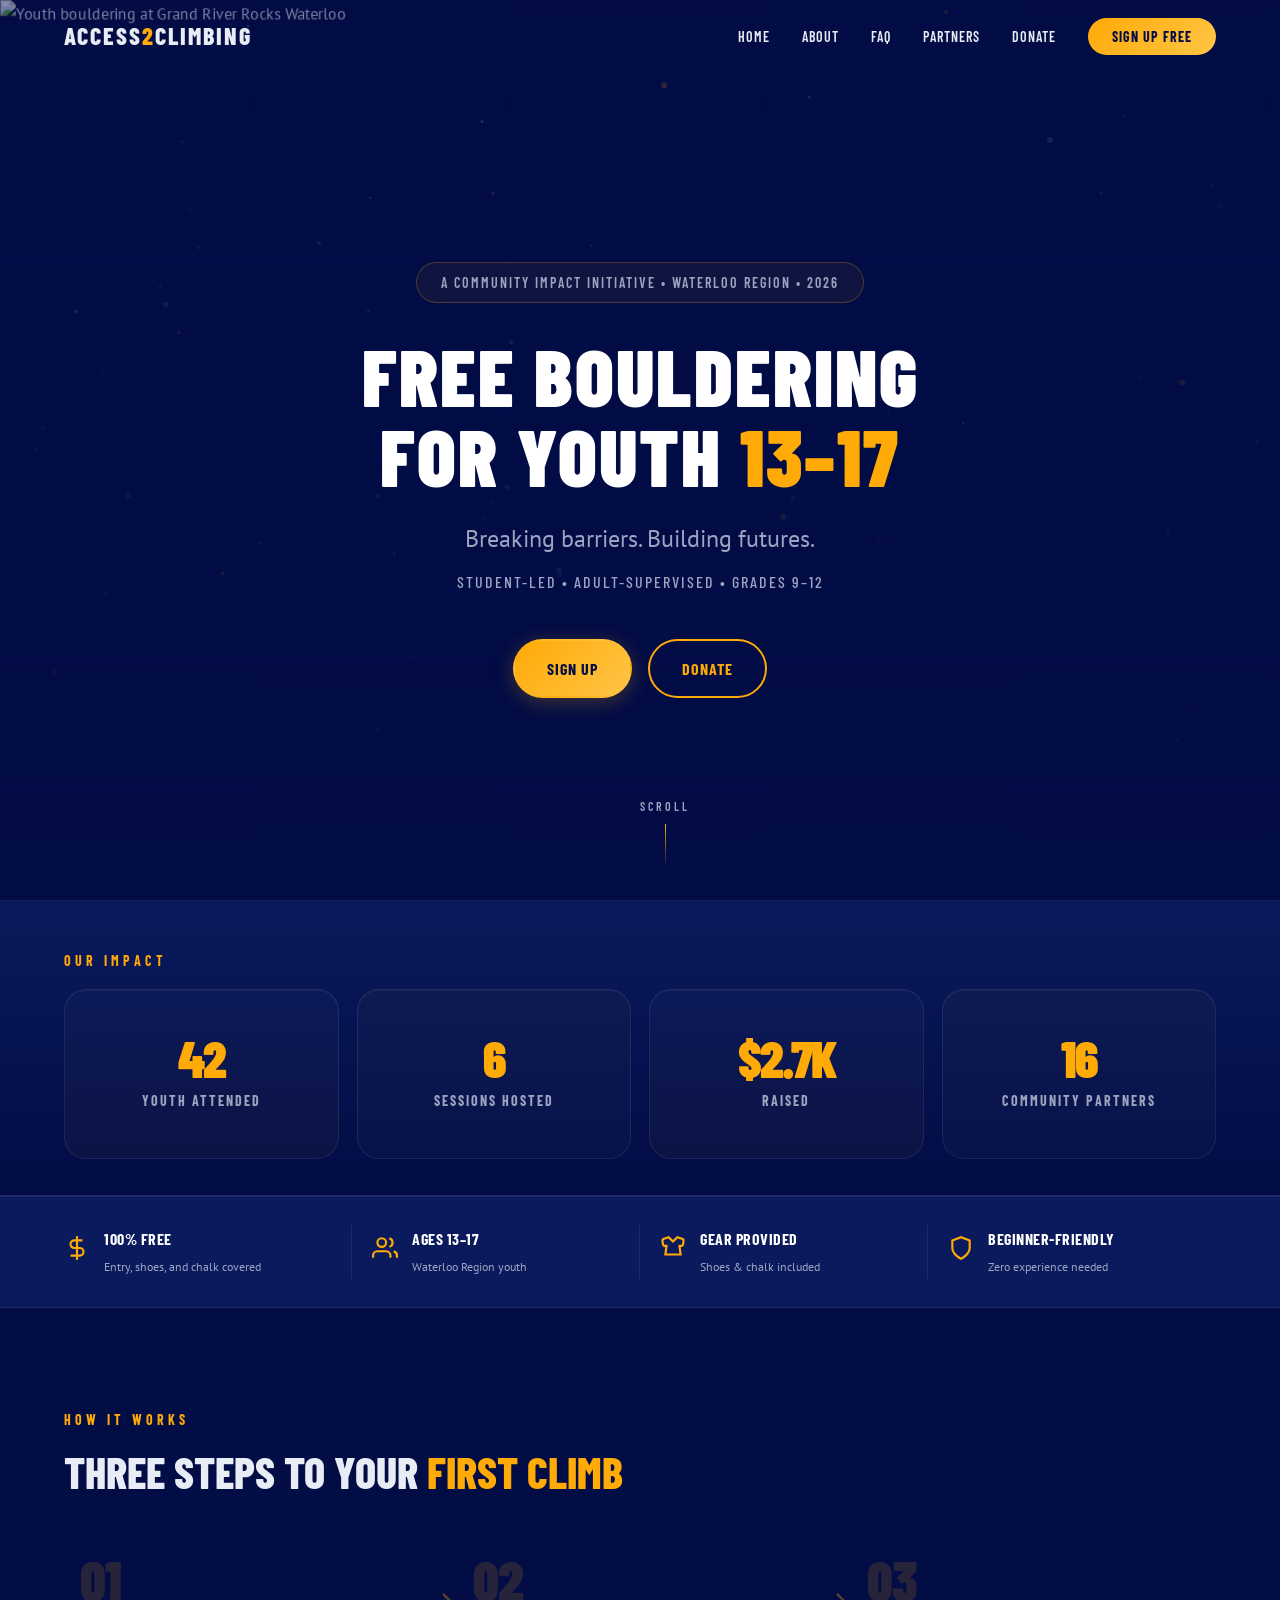
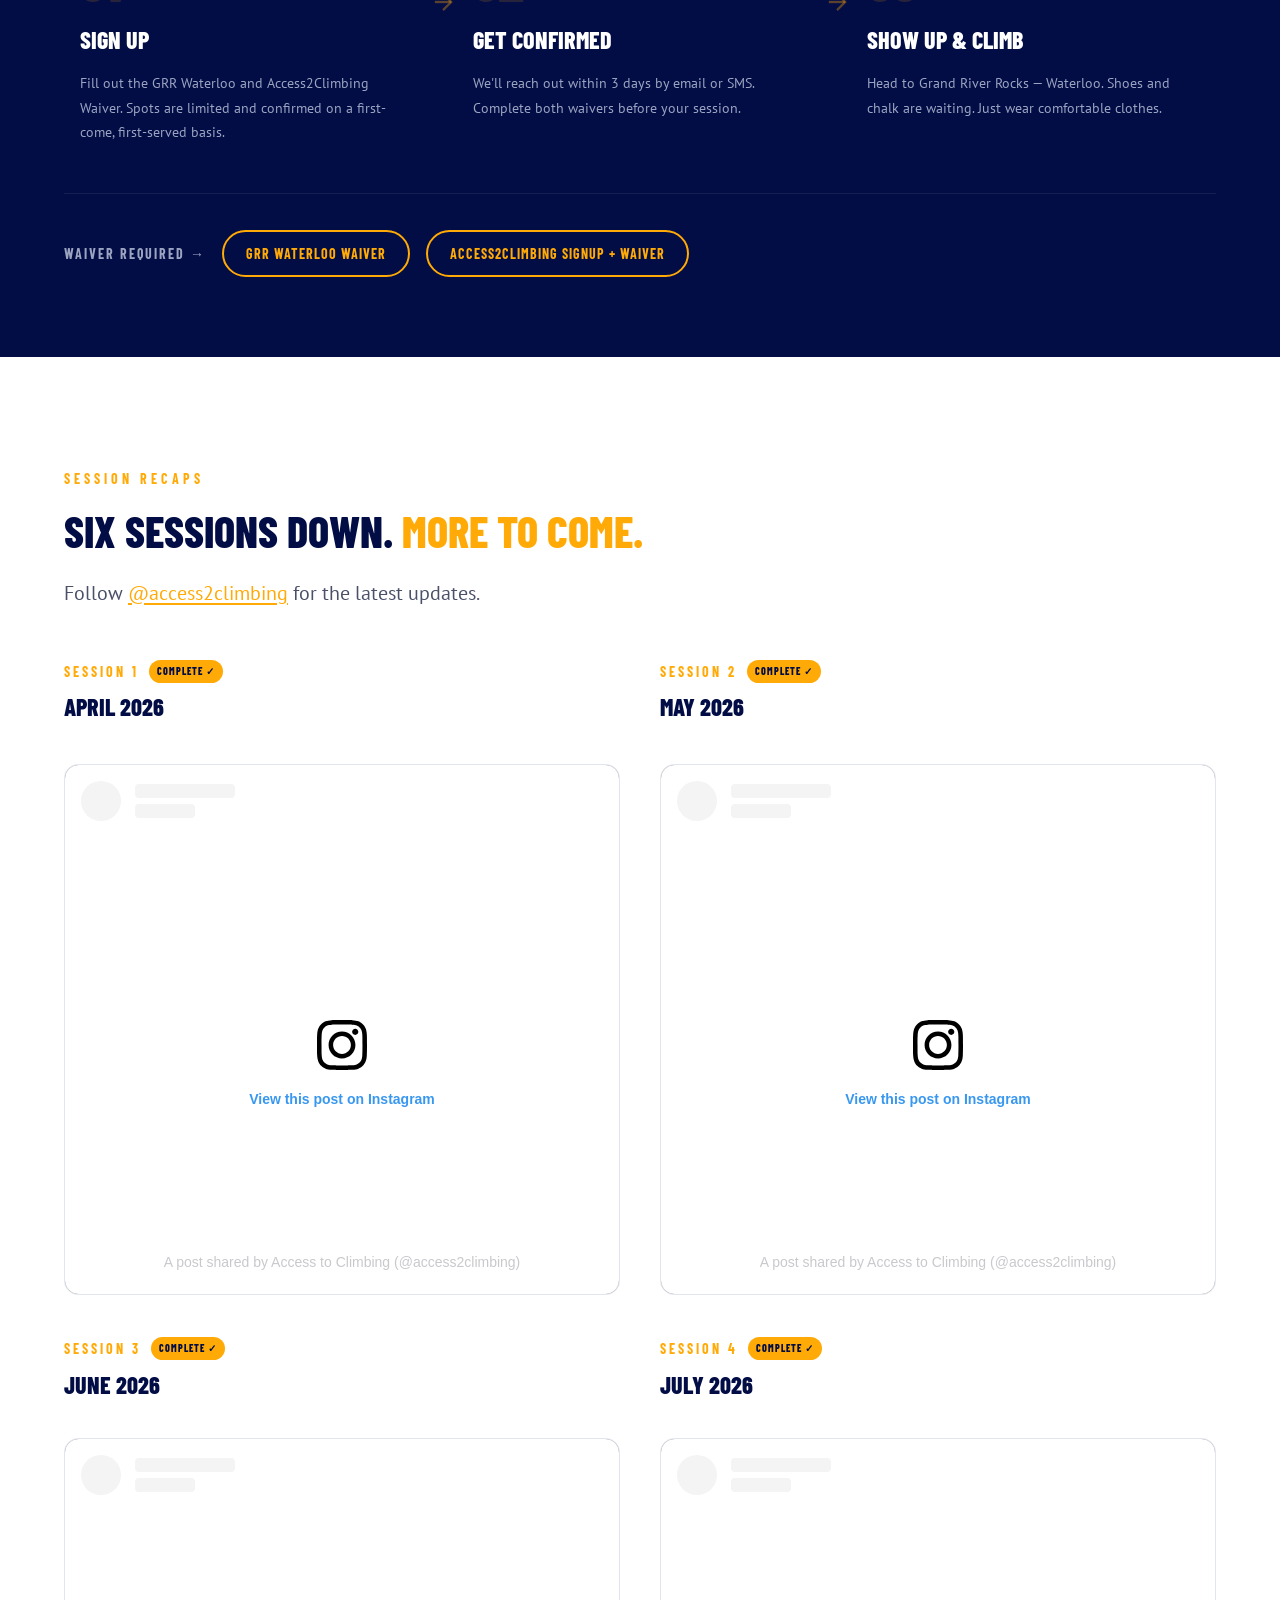
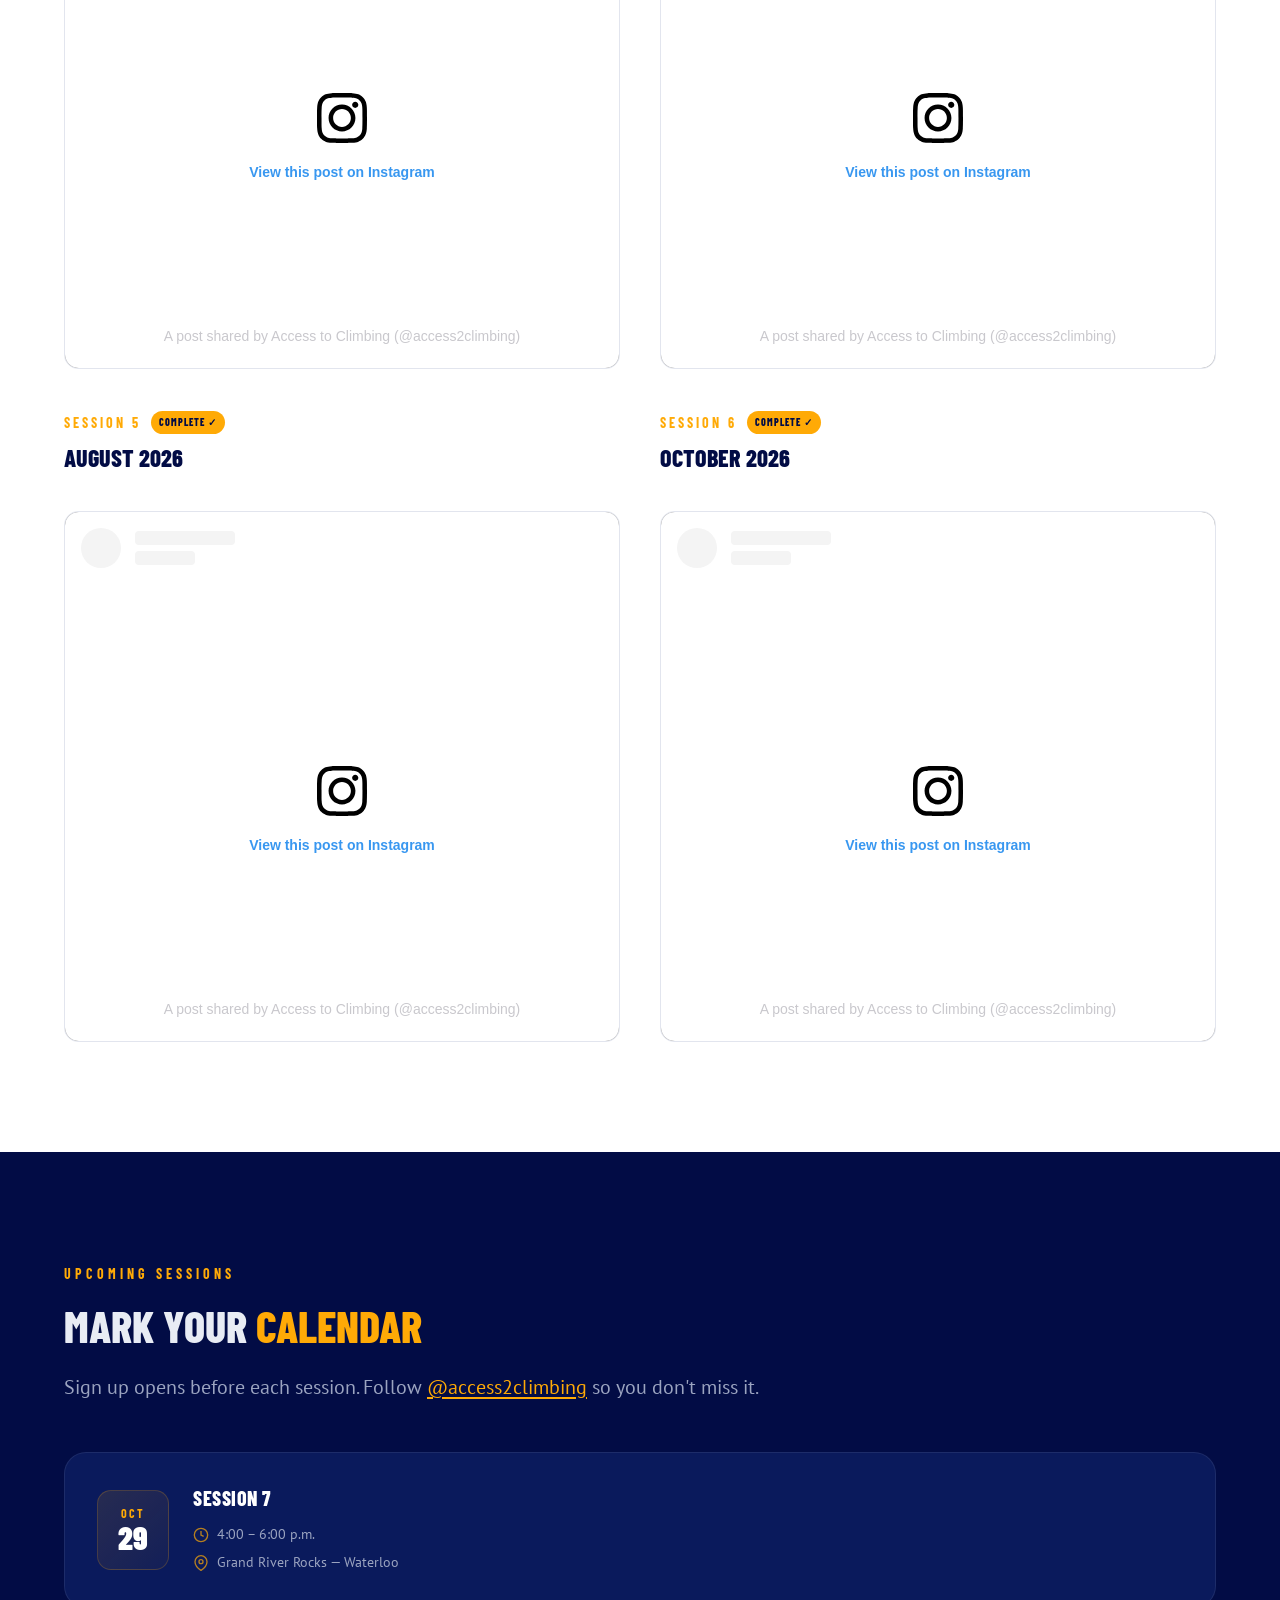
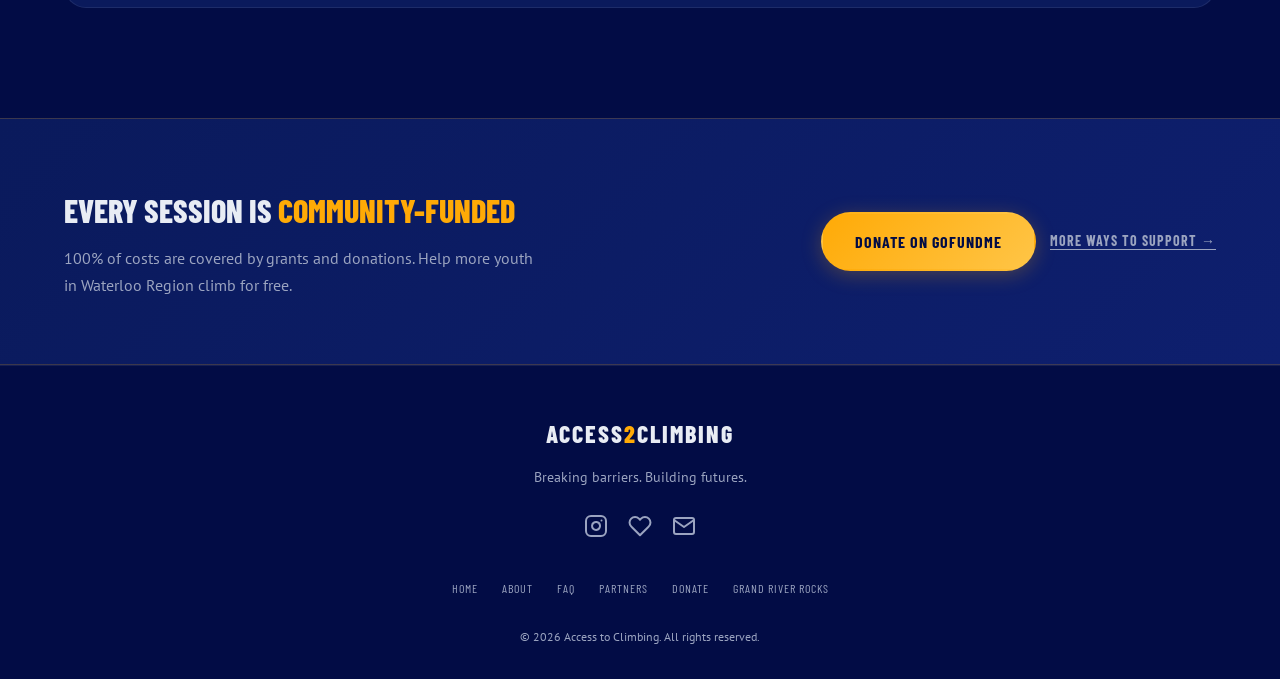
==== commit 8a106695: "funding" ====
--- a/index.html
+++ b/index.html
@@ -79,7 +79,7 @@
           <span class="impact__label">Sessions Hosted</span>
         </div>
         <div class="impact__item reveal">
-          <span class="impact__number">$1.7K</span>
+          <span class="impact__number">$2.7K</span>
           <span class="impact__label">Raised</span>
         </div>
         <div class="impact__item reveal">
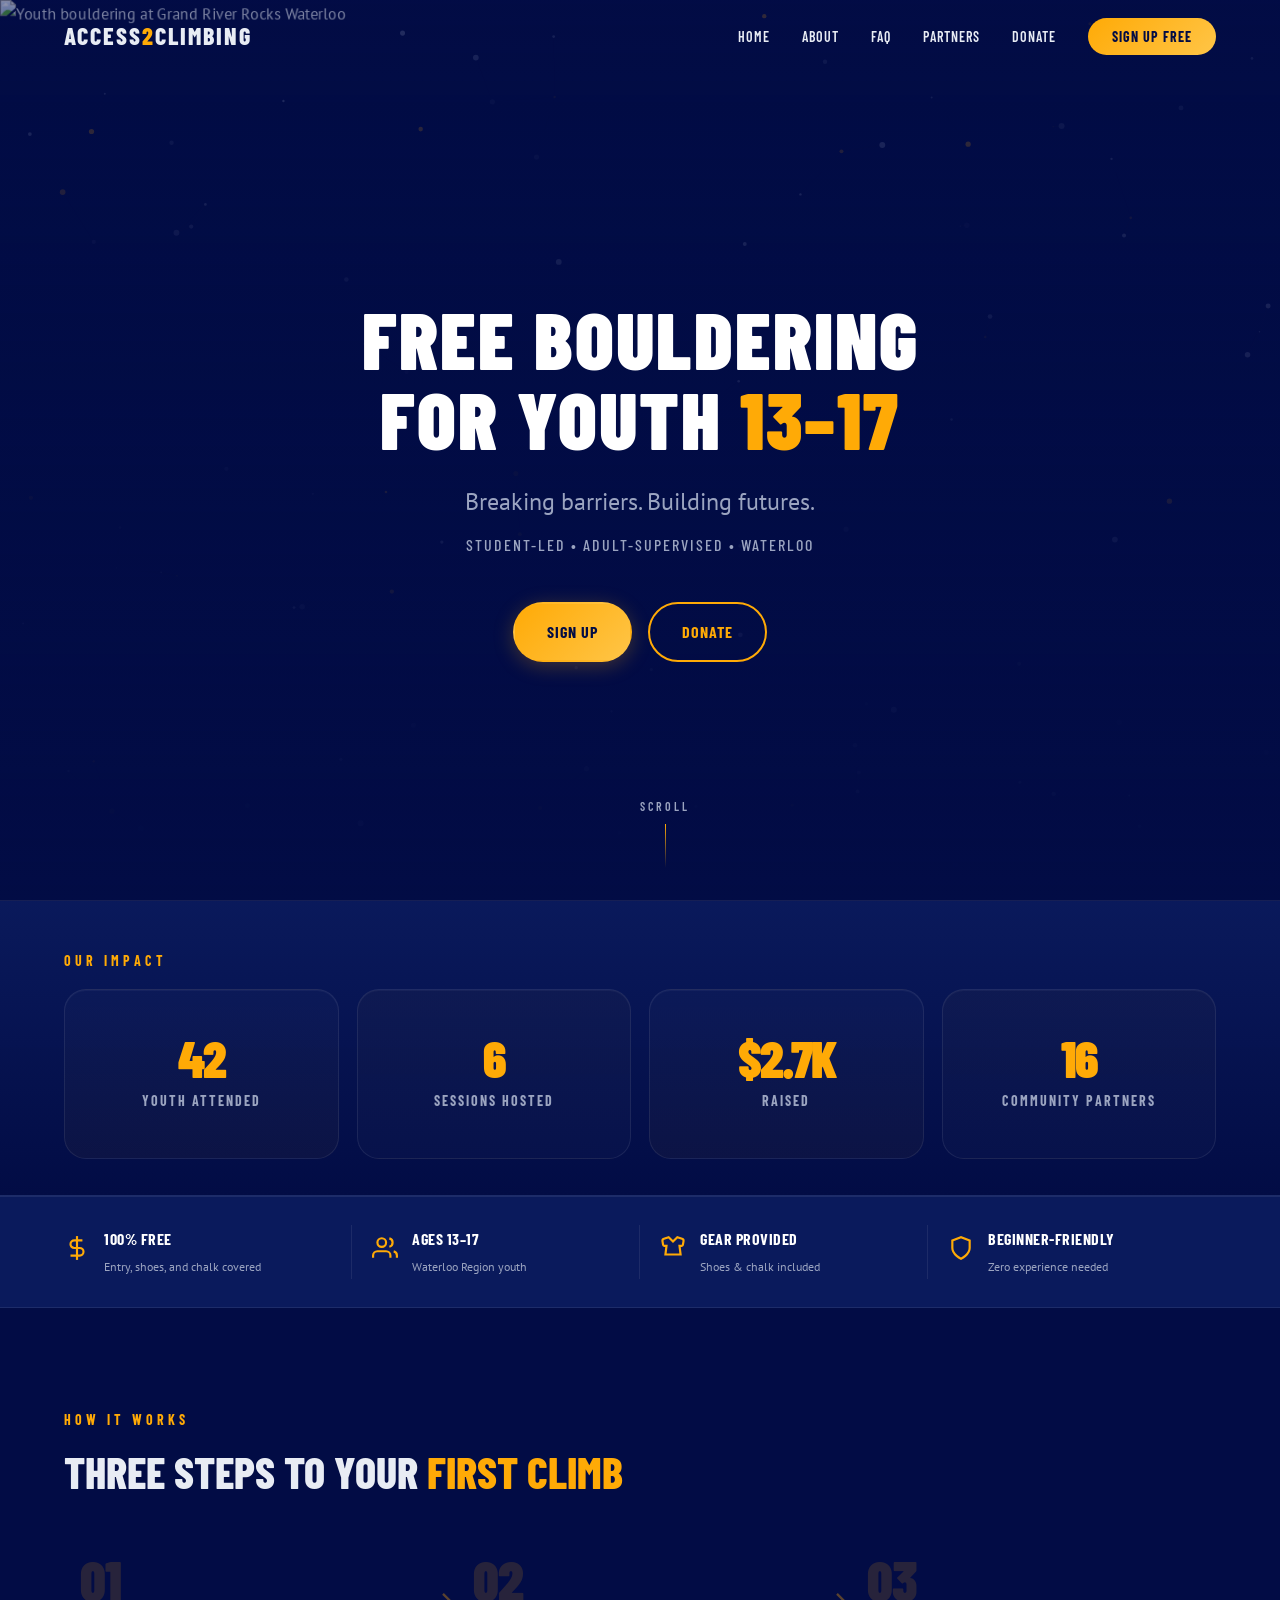
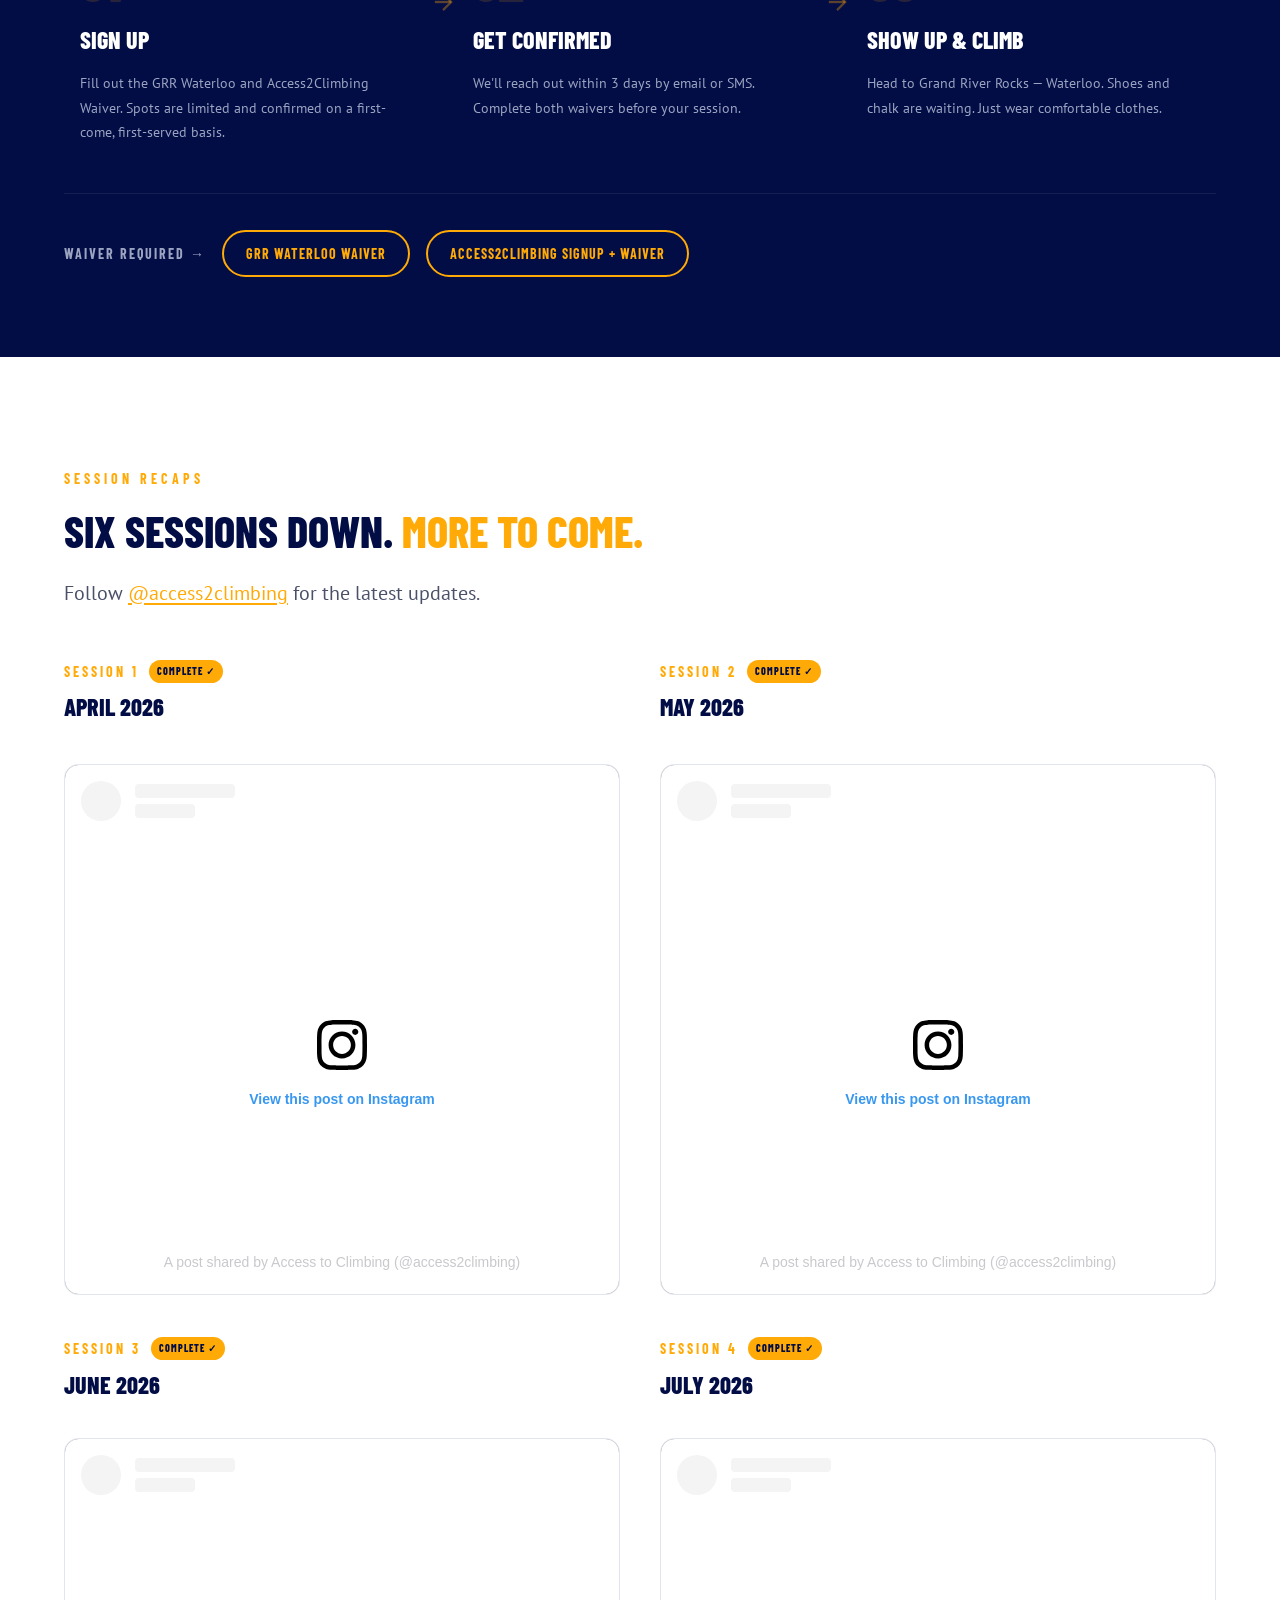
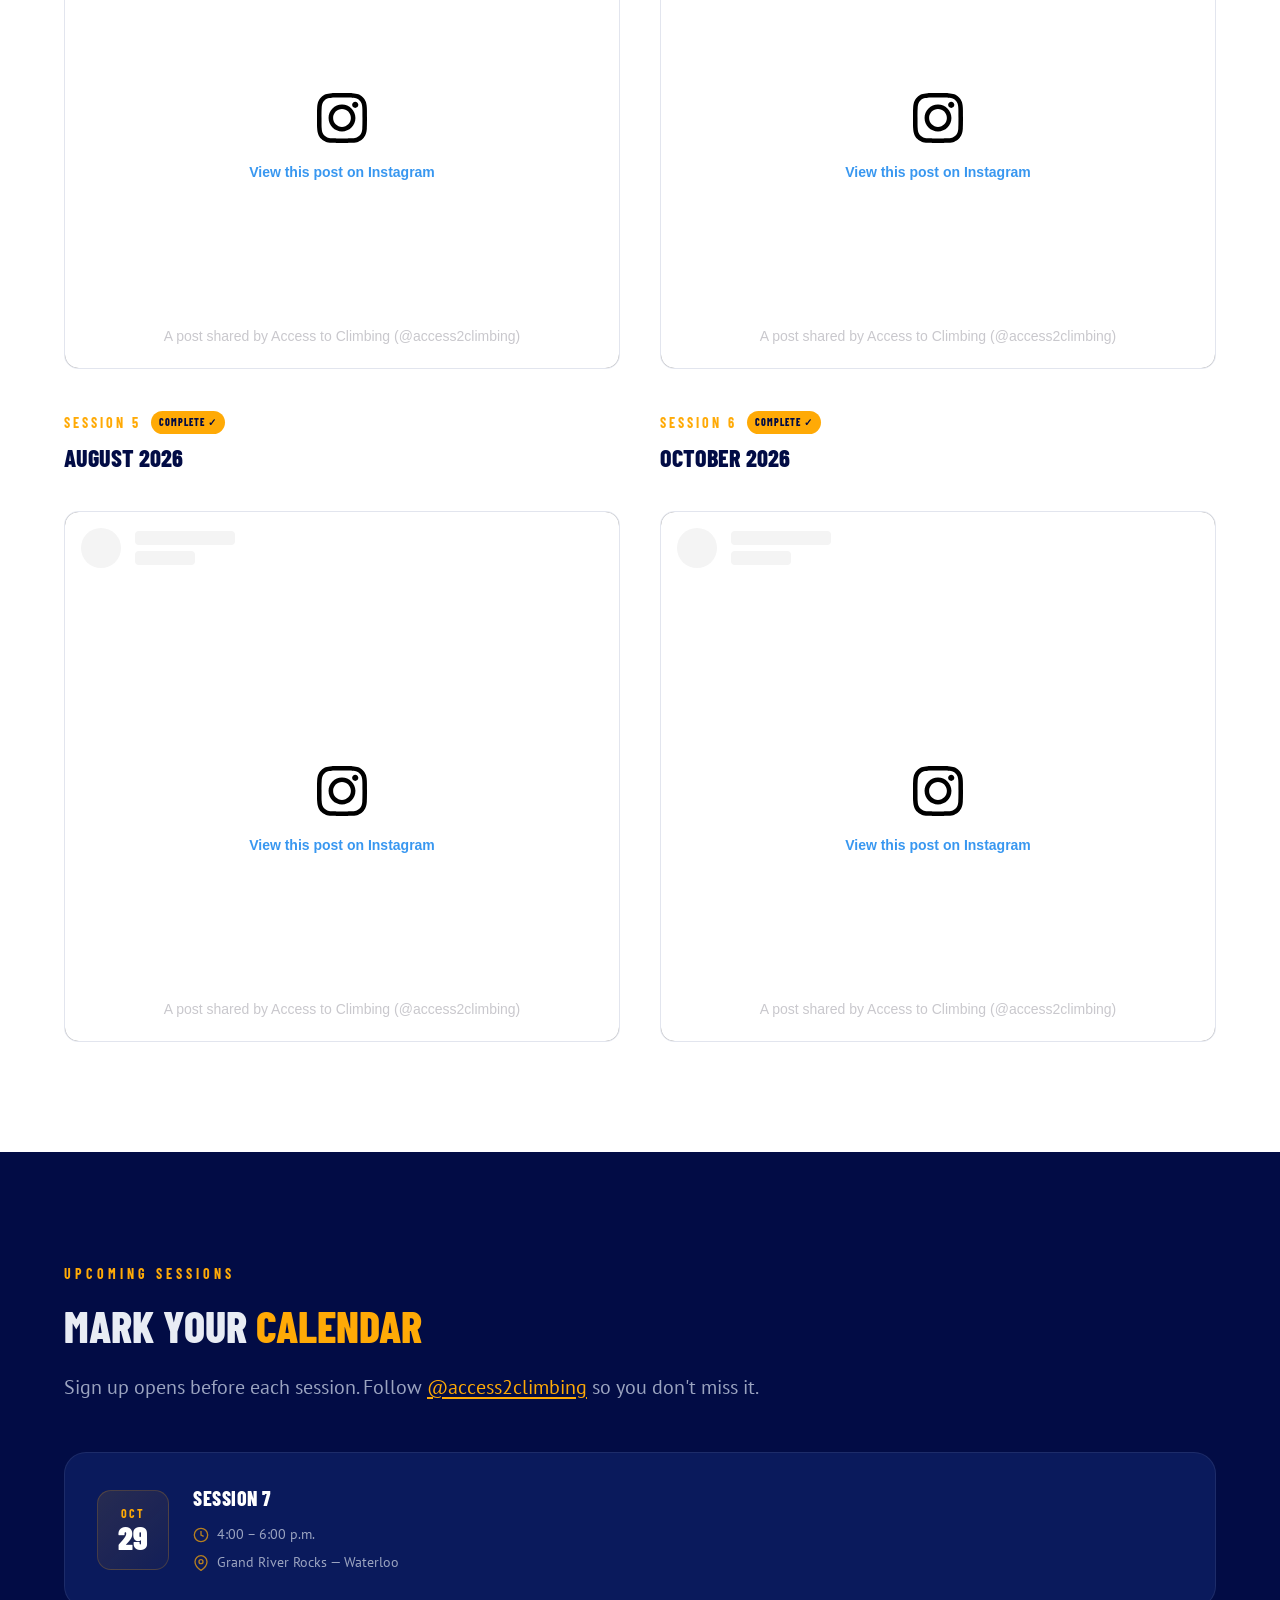
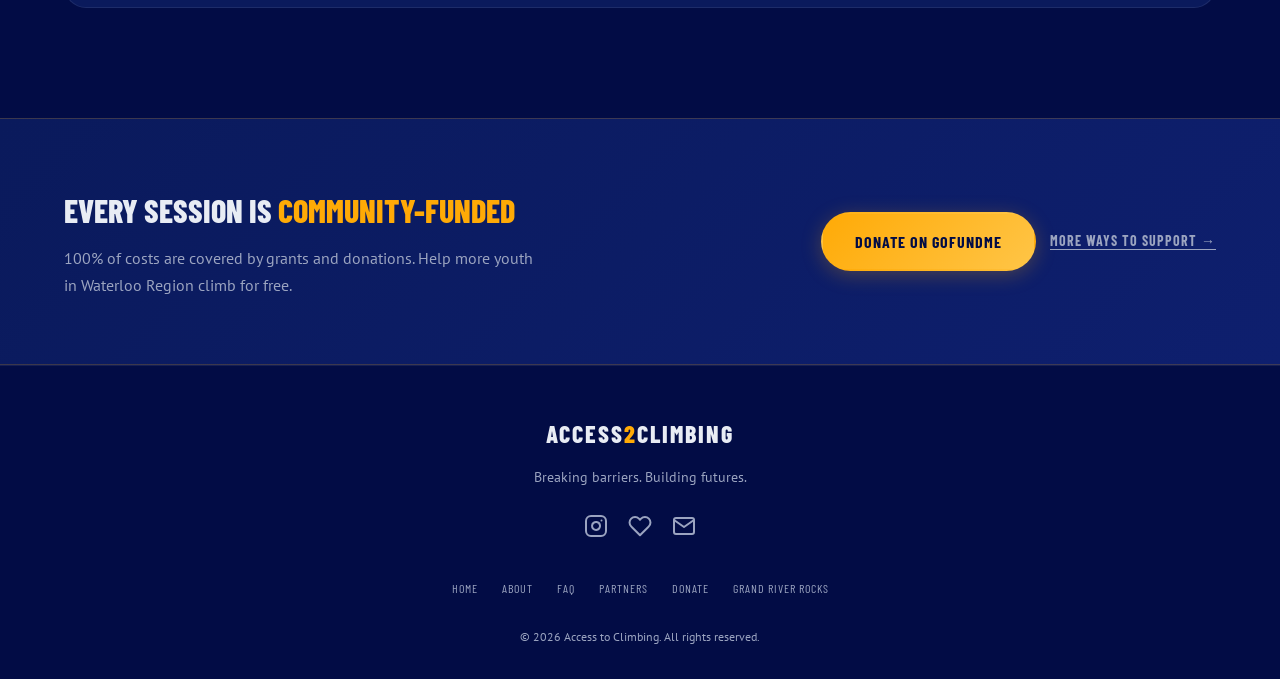
==== commit efa1c6e4: "waterloo region" ====
--- a/index.html
+++ b/index.html
@@ -44,14 +44,13 @@
       <div class="hero__overlay"></div>
     </div>
     <div class="hero__content">
-      <p class="hero__badge animate-in">A Community Impact Initiative &bull; Waterloo Region &bull; 2026</p>
       <h1 class="hero__title animate-in">
         <span class="hero__title-line">Free Bouldering</span>
         <span class="hero__title-line">for Youth <span class="accent">13–17</span></span>
       </h1>
       <p class="hero__sub animate-in">Breaking barriers. Building futures.</p>
       <p class="hero__desc animate-in">
-        Student-led &bull; Adult-supervised &bull; Grades 9&ndash;12
+        Student-led &bull; Adult-supervised &bull; Waterloo
       </p>
       <div class="hero__actions animate-in">
         <a href="#how-it-works" class="btn btn--primary magnetic-btn">Sign Up</a>
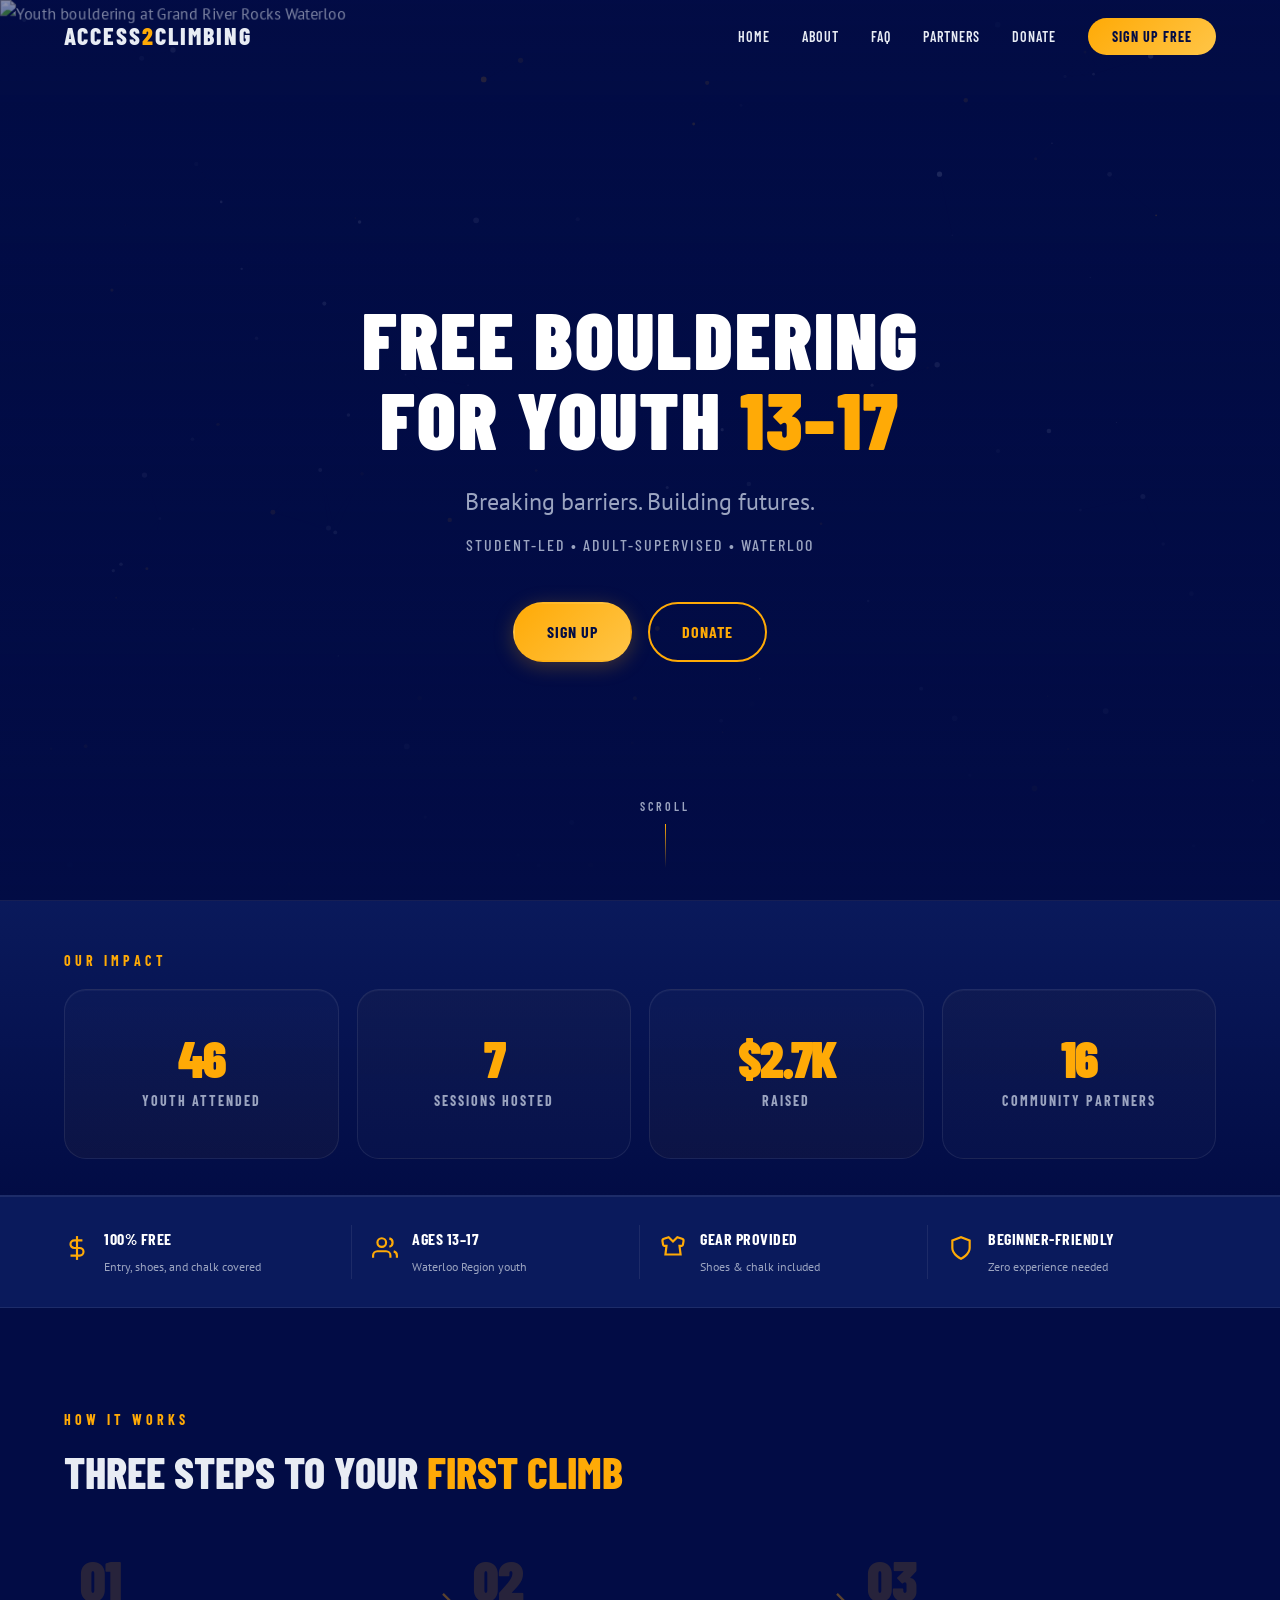
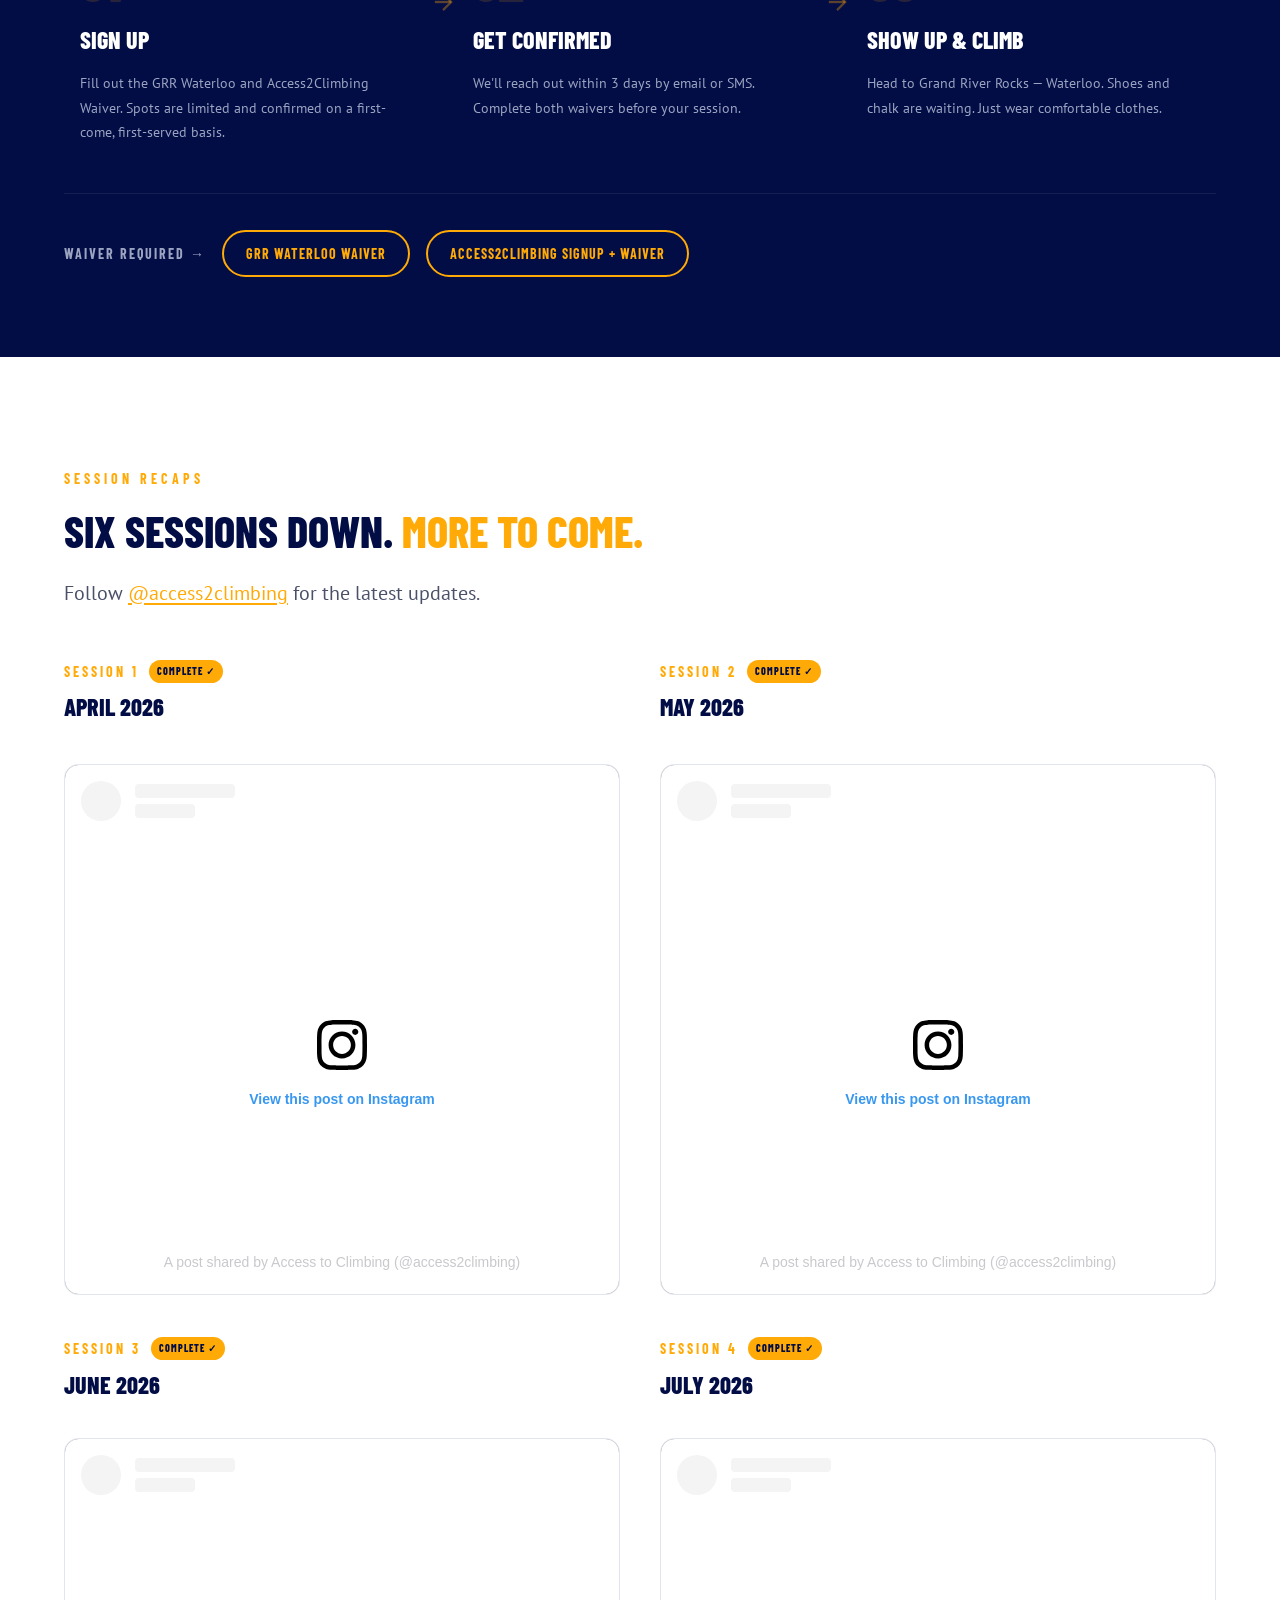
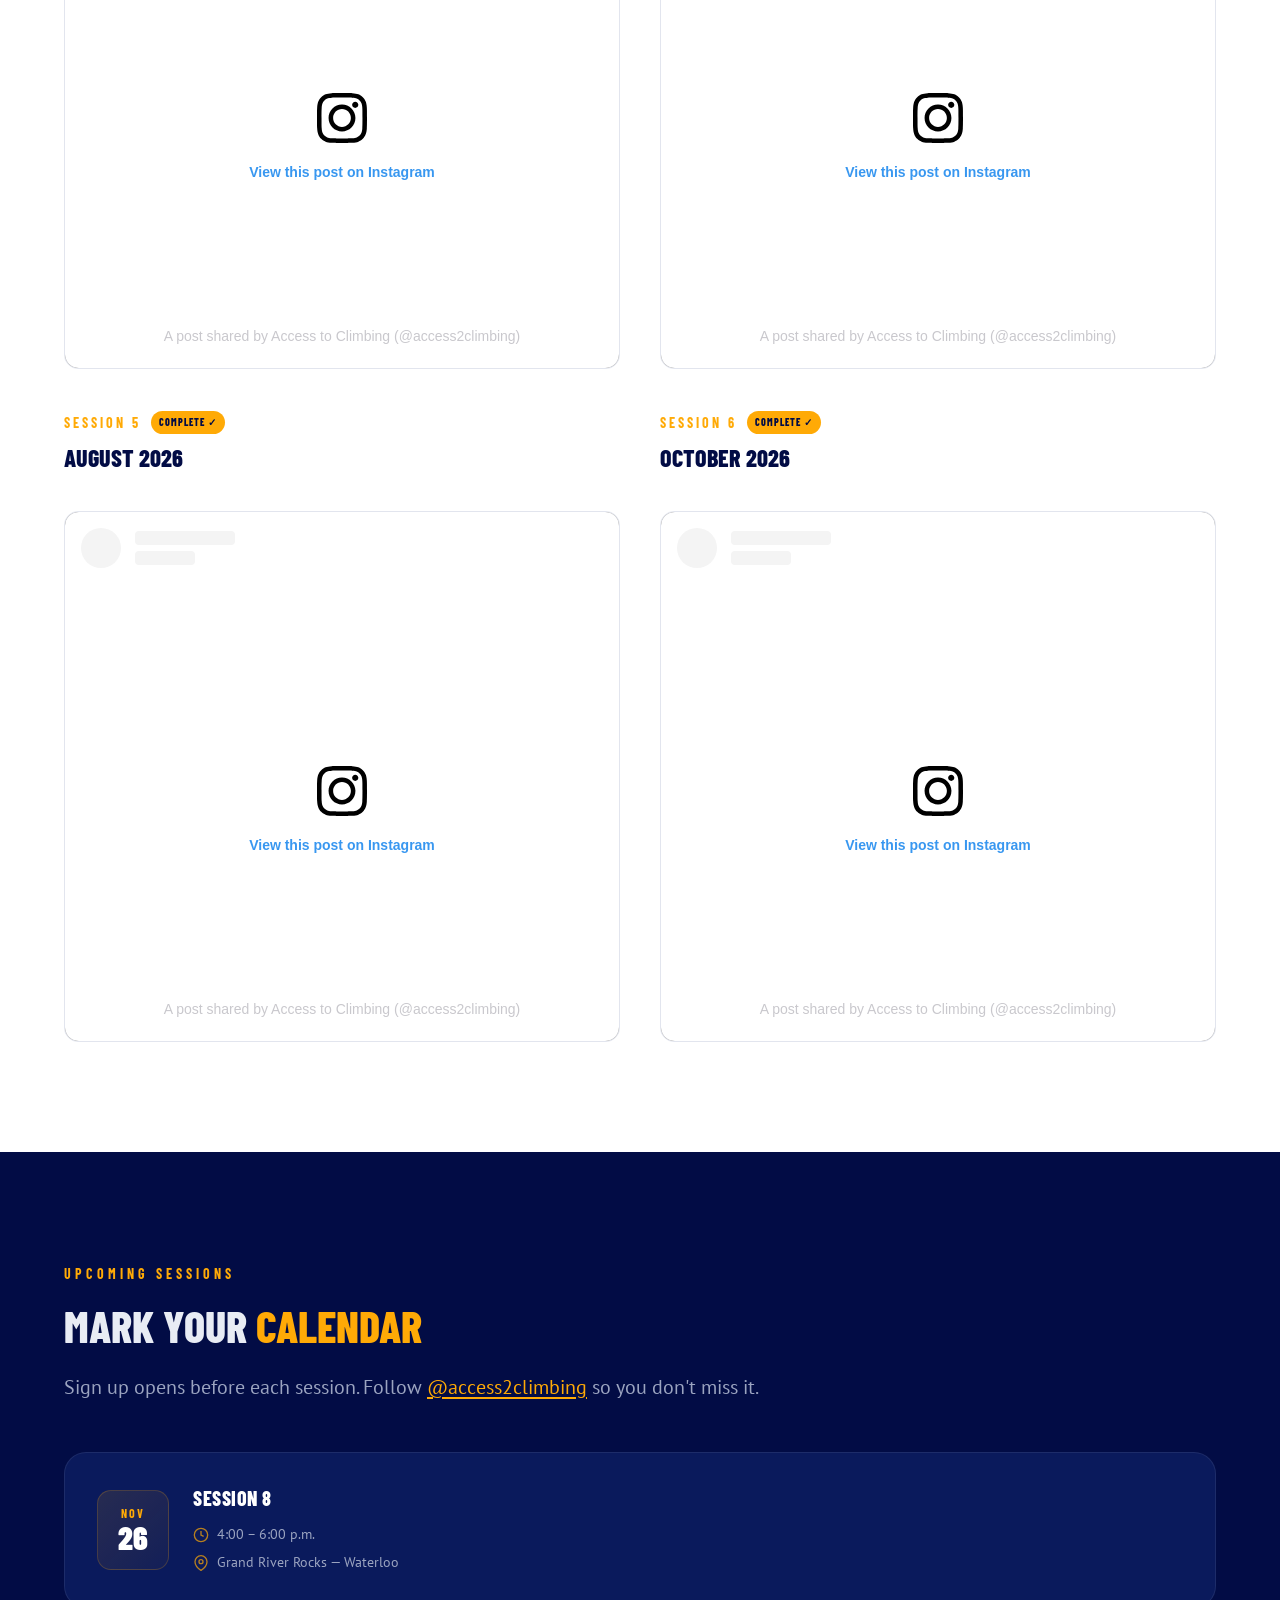
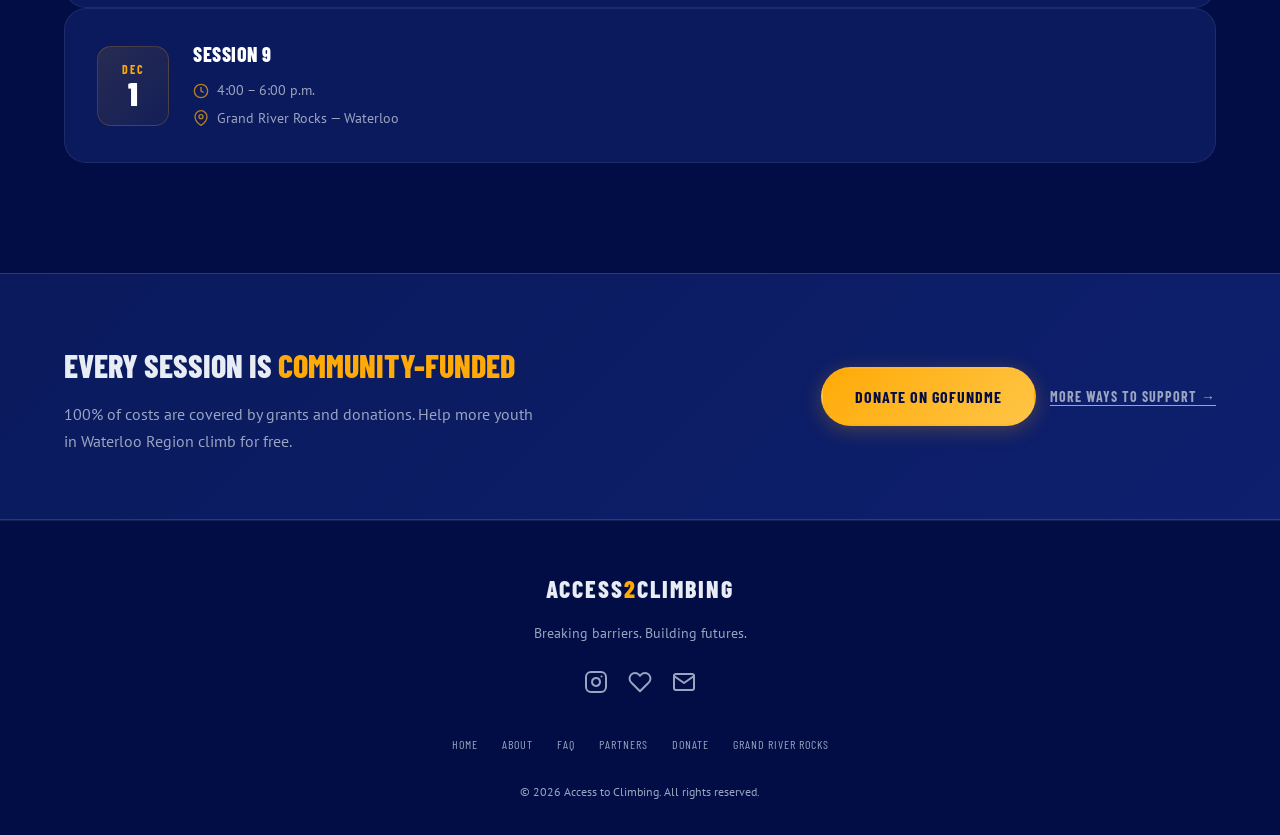
==== commit db3a02a9: "session 8 and 9 dates + vercel" ====
--- a/index.html
+++ b/index.html
@@ -70,11 +70,11 @@
       <div class="section__label reveal">Our Impact</div>
       <div class="impact__grid">
         <div class="impact__item reveal">
-          <span class="impact__number">42</span>
+          <span class="impact__number">46</span>
           <span class="impact__label">Youth Attended</span>
         </div>
         <div class="impact__item reveal">
-          <span class="impact__number">6</span>
+          <span class="impact__number">7</span>
           <span class="impact__label">Sessions Hosted</span>
         </div>
         <div class="impact__item reveal">
@@ -433,11 +433,29 @@
 
         <div class="future-dates__card reveal">
           <div class="future-dates__calendar">
-            <span class="future-dates__month">Oct</span>
-            <span class="future-dates__day">29</span>
+            <span class="future-dates__month">Nov</span>
+            <span class="future-dates__day">26</span>
           </div>
           <div class="future-dates__info">
-            <h3>Session 7</h3>
+            <h3>Session 8</h3>
+            <p class="future-dates__time">
+              <svg width="16" height="16" viewBox="0 0 24 24" fill="none" stroke="currentColor" stroke-width="2"><circle cx="12" cy="12" r="10"/><polyline points="12 6 12 12 16 14"/></svg>
+              4:00 – 6:00 p.m.
+            </p>
+            <p class="future-dates__location">
+              <svg width="16" height="16" viewBox="0 0 24 24" fill="none" stroke="currentColor" stroke-width="2"><path d="M21 10c0 7-9 13-9 13s-9-6-9-13a9 9 0 0118 0z"/><circle cx="12" cy="10" r="3"/></svg>
+              Grand River Rocks — Waterloo
+            </p>
+          </div>
+        </div>
+
+        <div class="future-dates__card reveal">
+          <div class="future-dates__calendar">
+            <span class="future-dates__month">Dec</span>
+            <span class="future-dates__day">1</span>
+          </div>
+          <div class="future-dates__info">
+            <h3>Session 9</h3>
             <p class="future-dates__time">
               <svg width="16" height="16" viewBox="0 0 24 24" fill="none" stroke="currentColor" stroke-width="2"><circle cx="12" cy="12" r="10"/><polyline points="12 6 12 12 16 14"/></svg>
               4:00 – 6:00 p.m.
@@ -500,5 +518,10 @@
   </footer>
 
   <script src="js/script.js"></script>
+
+  <script>
+  window.va = window.va || function () { (window.vaq = window.vaq || []).push(arguments); };
+  </script>
+  <script defer src="/<unique-path>/script.js"></script>
 </body>
 </html>
